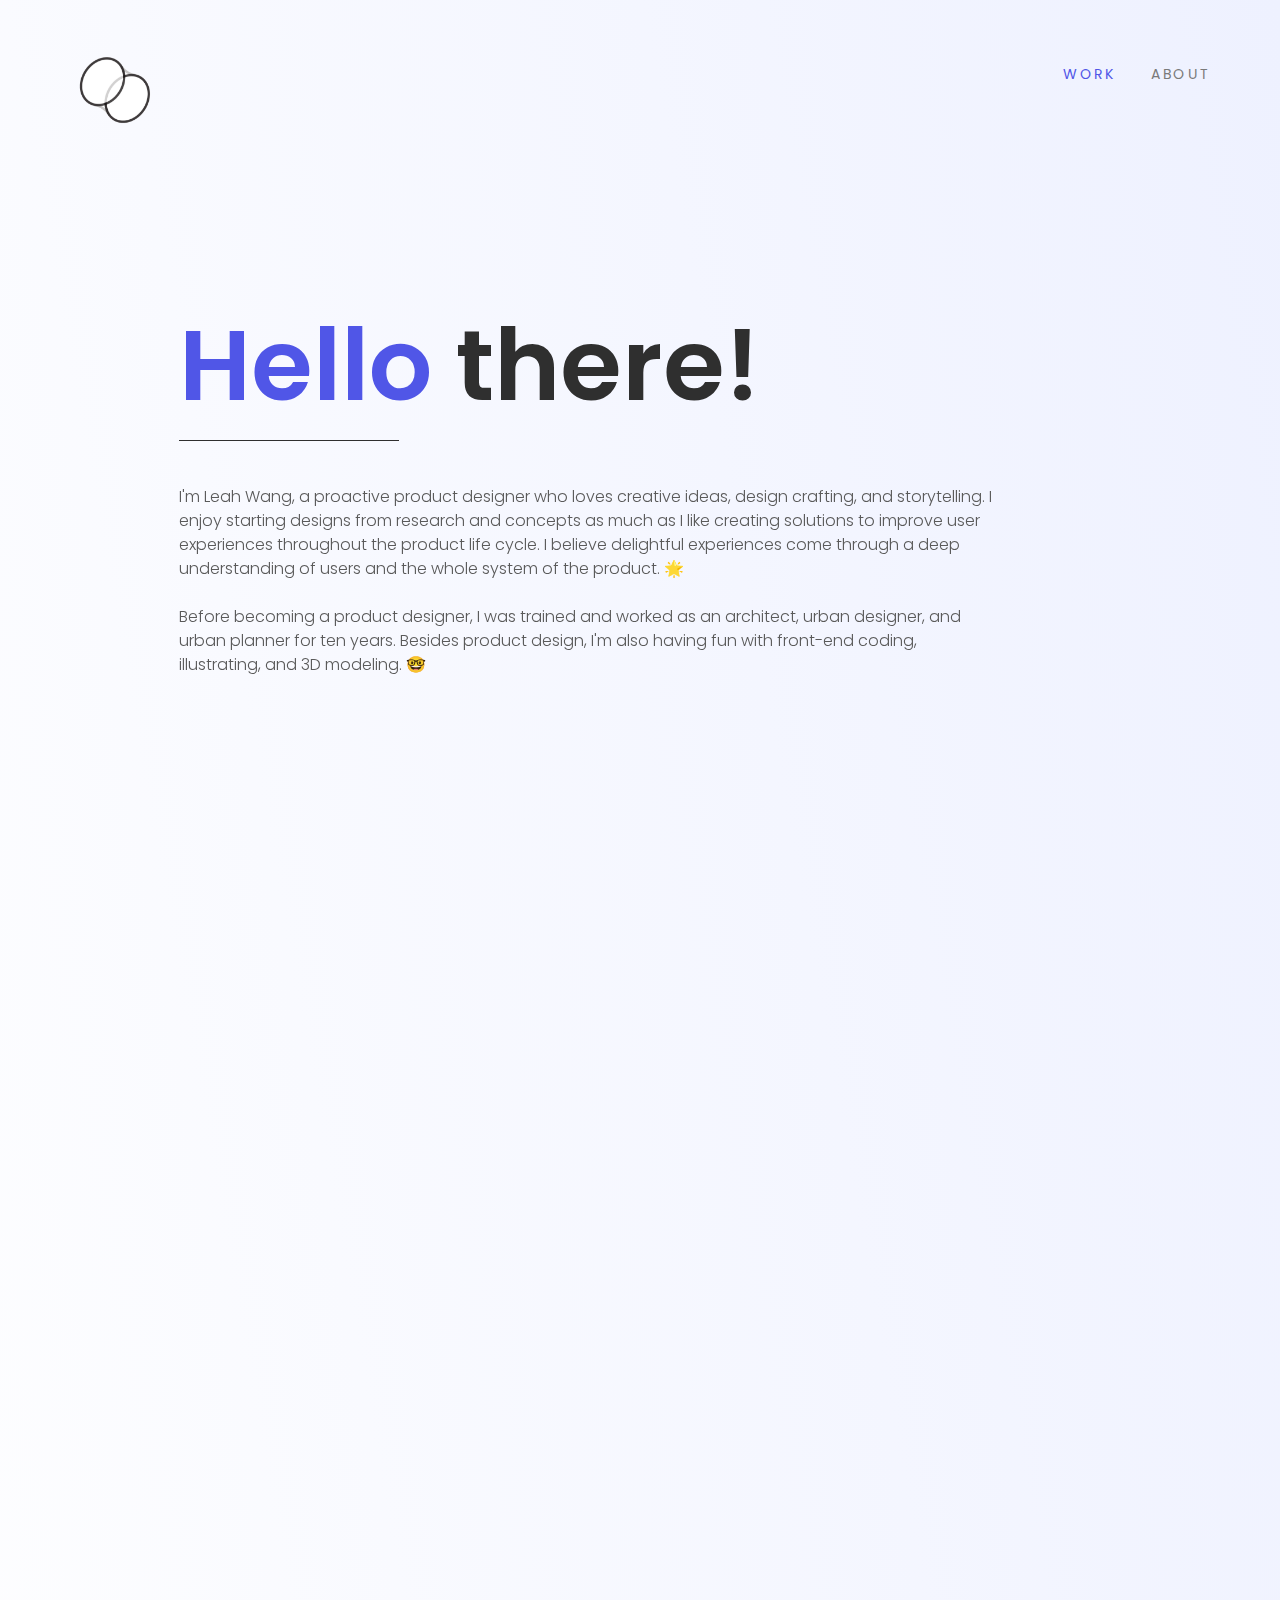
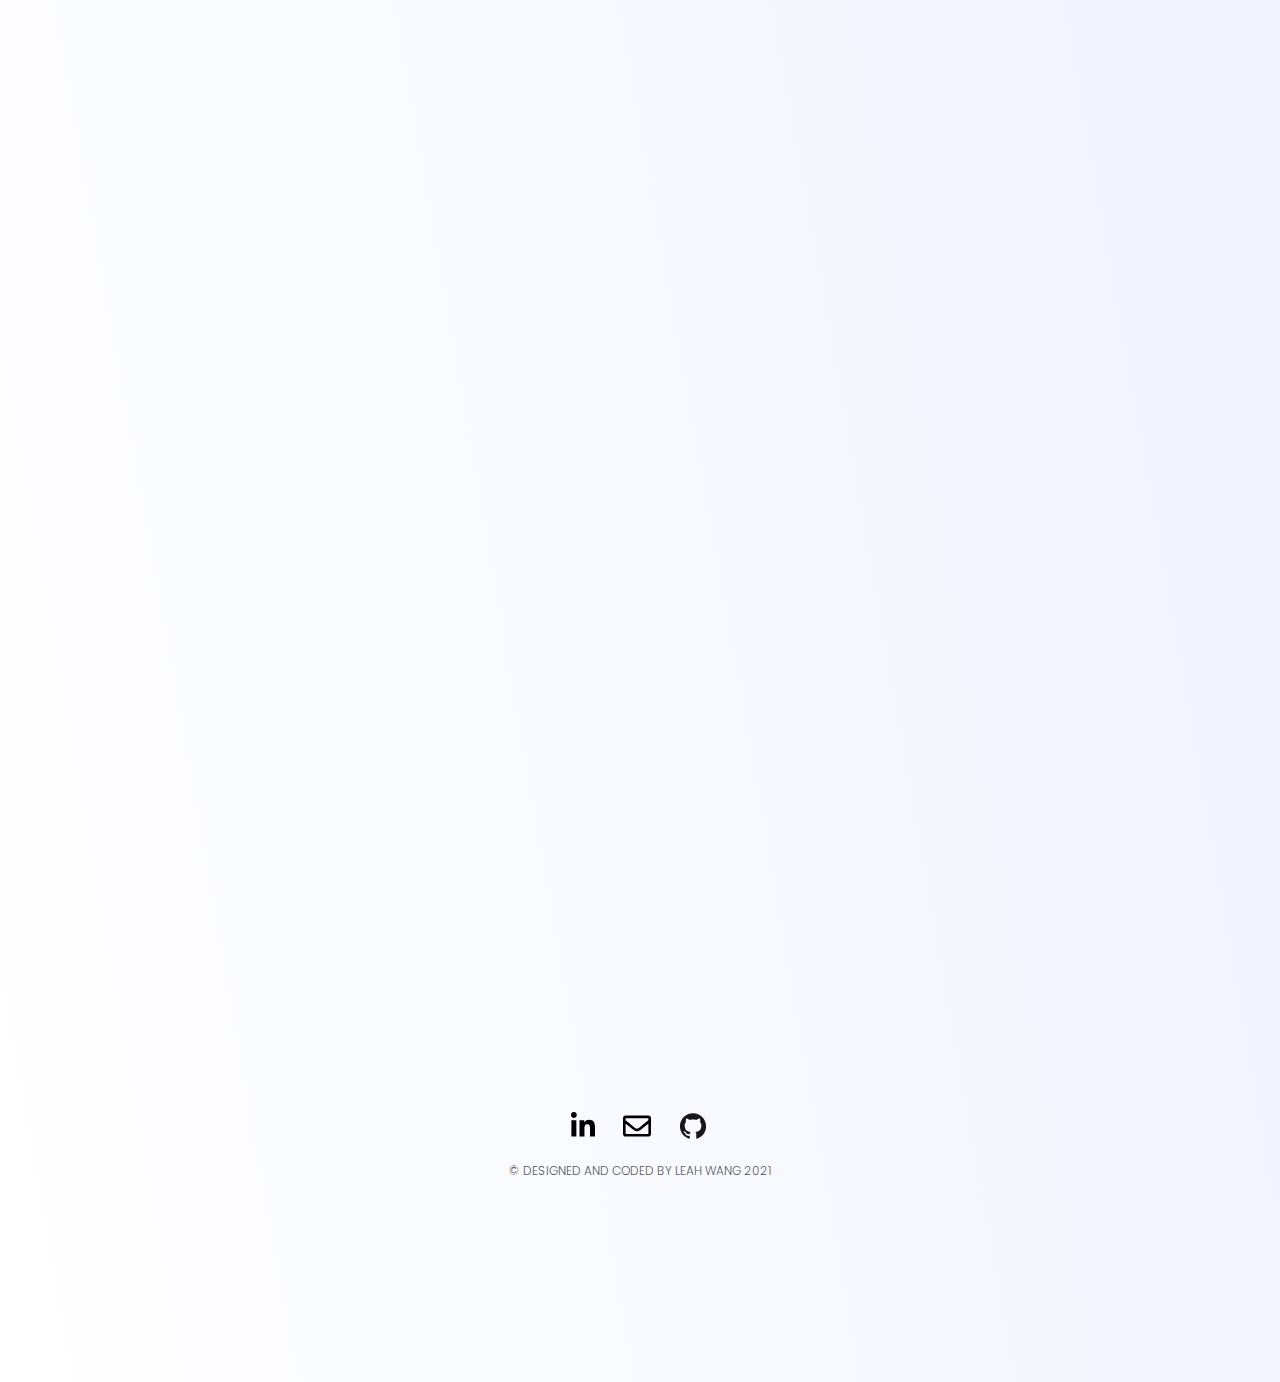
==== index.html @ 6b9e26cf "eventdiscoveryapp" ====
<!DOCTYPE html>
<meta charset="UTF-8">
<html>

<head>
    <title>Leah Wang</title>
    <link rel="stylesheet" href="work.css">
    <link href="https://fonts.googleapis.com/css2?family=Poppins:wght@300;400;600;700&display=swap" rel="stylesheet">
    <link href="https://fonts.googleapis.com/css2?family=Lato:ital,wght@0,400;0,700;1,400&display=swap" rel="stylesheet">
    <link rel="preconnect" href="https://fonts.gstatic.com">
    <link href="https://fonts.googleapis.com/css2?family=Ubuntu:wght@400;500;700&display=swap" rel="stylesheet">
    <link href="https://fonts.googleapis.com/css2?family=Source+Sans+Pro:wght@400;600;700&display=swap" rel="stylesheet">
    <link href="https://fonts.googleapis.com/css2?family=Roboto+Mono:wght@300;400;500&display=swap" rel="stylesheet">
    <link href="https://fonts.googleapis.com/css2?family=Cormorant+Garamond:ital,wght@0,300;0,400;0,500;1,300;1,400;1,500;1,600;1,700&display=swap" rel="stylesheet">
    <script src="https://ajax.googleapis.com/ajax/libs/jquery/3.5.1/jquery.min.js"></script>
    <script src="./work.js"></script>
    <link href="https://unpkg.com/aos@2.3.1/dist/aos.css" rel="stylesheet">
    <script src="https://unpkg.com/aos@2.3.1/dist/aos.js"></script>
    <link rel="icon" href="LOGO.png">

    <!-- Global site tag (gtag.js) - Google Analytics -->
    <script async src="https://www.googletagmanager.com/gtag/js?id=G-48LP7WX0Y3"></script>
    <script>
        window.dataLayer = window.dataLayer || [];

        function gtag() {
            dataLayer.push(arguments);
        }
        gtag('js', new Date());

        gtag('config', 'G-48LP7WX0Y3');
    </script>
</head>
<div class=bodycolor>
    <div class="panel">
        <div class="topbanner">
            <div class="mylogo">
                <img src="test2.gif" alt="logo">
            </div>
            <nav class="nav">
                <a href="index.html" style="color:#5056E7">WORK</a>
                <a href="about-responsive.html">ABOUT</a>
            </nav>

        </div>

        <div class="introduction">
            <div class="intro-text">
                <h3><span data-aos="fade-in" data-aos-duration="1000" data-aos-delay="600" data-aos-easing="ease-out" style="color:#5056E7"> Hello </span> <span data-aos="fade-in" data-aos-duration="1500" data-aos-delay="1200" data-aos-easing="ease-out">there! </div></h3>
        <!-- <h4 data-aos="fade-in" data-aos-duration="800" data-aos-delay="1400"  data-aos-easing="ease-out">a UX designer with a background in architecture and urban design. <br>I am passionate about creating clean and intuitive experiences by iterating upon insights gathered from user research and testing.</h4> -->
        <div data-aos="fade-in" data-aos-duration="800" data-aos-delay="2000" data-aos-easing="ease-out" class="separator"></div>
        <h4 data-aos="fade-up" data-aos-duration="1400" data-aos-delay="3000" data-aos-easing="ease-out">I'm Leah Wang, a proactive product designer who loves creative ideas, design crafting, and storytelling. I enjoy starting designs from research and concepts as much as I like creating solutions to improve user experiences throughout the product life cycle. I believe delightful experiences come through a deep understanding of users and the whole system of the product. 🌟
        <br><br>
            Before becoming a product designer, I was trained and worked as an architect, urban designer, and urban planner for ten years. Besides product design, I'm also having fun with front-end coding, illustrating, and 3D modeling. 🤓
        </h4>
    </div>
    


    <a href="#workcontent">
     <div  class="mousesection" data-aos="fade-up" data-aos-duration="1400" data-aos-delay="3500" data-aos-easing="ease-out">
      <h5>Scroll to see more</h5>
      <div class="mouse">
        <div class="scroll"></div>
      </div>
      </div>
    
    </a>

<div class="panel"  data-color="violet">
<div class="workthumbnail" data-aos="fade-up" data-aos-duration="1200" data-aos-delay="400" data-aos-easing="ease-out">
    
    <a href="onlineteaching.html" class="work3container">
        <div id="workcontent">
            <div class="description">
                <h4> Online Teaching App Case Study</h4>
                <h5> User Research, UX Design, UI Design, Prototype, Video</h5>
            </div>
            <div class="workimage">
                <img src="onlineteaching-website-showcase-mockup-scene@2x.png" alt="onlineteachingapp">
            </div>
        </div>

        <div class="overlaywork3">
            <div class="overlaywork3text">An online teaching app for elementary school teachers</div>
        </div>
    </a>
    <a href="Invoicefeature-responsive.html" class="work2container">
        <div id="workcontent">
            <div class="description">
                <h4> SalesChamp Invoice Feature</h4>
                <h5> Design Sprint, Sketch, Wireframe, Prototype, User Research</h5>
            </div>
            <div class="workimage">
                <img src="saleschamp_Coverpage.png" alt="saleschampcover">
            </div>
        </div>
        <div class="overlay">
            <div class="text">A fast-paced design process for SalesChamp invoice feature</div>
        </div>
    </a>
    


    <a href="local-discovery-responsive.html" class="work1container">
        <div id="workcontent">
            <div class="description">
                <h4> .Local Event Discovery App</h4>
                <h5> User Research, UX Design, UI Design, Prototype</h5>
            </div>
            <div class="workimage">
                <img src="fundiscovery-mockup-scene@2x.png" alt="fundiscoveryapp">
            </div>
        </div>
        <div class="overlaywork1">
            <div class="overlaywork1text">An event-discovery app that helps users discover fun events and places easily</div>
        </div>
    </a>
    <a href="musicplayer.html" class="work4container">
        <div id="workcontent">
            <div class="description">
                <h4> Moodie Music Player</h4>
                <h5> UX Design, UI Design</h5>
            </div>
            <div class="workimage">
                <img src="music_iphone_mockup.png" alt="musicplayer">
            </div>
        </div>
        <div class="overlaywork4">
            <div class="overlaywork4text">A music player that provides users fun ways to discover, organize and communicate about music</div>
        </div>
    </a>


    <a href="Architecturalprojects.html" class="work5container">
        <div id="workcontent">
            <div class="description">
                <h4> 3D Model, Animation, Renderings</h4>
                <h5> Digital Visual</h5>
            </div>
            <div class="workimage">
                <img src="Architecturecover.png" alt="architectureproject">
            </div>
        </div>
        <div class="overlaywork5">
            <div class="overlaywork5text">Award-winning 3D digital visual design and animation projects</div>
        </div>
    </a>
    <a  class="work6container">
        <div id="workcontent">
            <div class="description">
                <h4> Social Shopping Web App • Coming Soon</h4>
                <h5> User Research, High-fidelity, Prototype</h5>
            </div>
            <div class="workimage">
                <img src="buywithmeLogo.png" alt="buywithmelogo">
            </div>
        </div>
        <div class="overlaywork6">
            <div class="overlaywork6text">Design for Crunchbase Startup • Coming Soon</div>
        </div>
    </a>
    </div>
</div>


<div class="panel" data-color="green"  id="panel3">
<div class="bottominfo">
    <div>
        <a href="https://www.linkedin.com/in/leah-fu-wang/"><img src="linkedin-in-brands.svg" id="linkedinpng"></a>&nbsp;&nbsp;&nbsp;&nbsp;
        <a href="mailto:fw2286@columbia.edu"><img src="envelope-regular.svg" id="emailpng"></a>&nbsp;&nbsp;&nbsp;&nbsp;
        <a href="https://github.com/leah-wang-design"><img src="github-01.svg" id="githubpng"></a>
        <br><br>
    </div>
    <div>
        <h5>&copy; Designed and Coded by leah wang <span id="year">2021</span></h5>

            </div>
        </div>
    </div>
    <div class="loader-wrapper">
        <svg class="tea" width='37' height='48' viewbox='0 0 37 48' fill='none' xmlns='http://www.w3.org/2000/svg'> 
        <path d="M27.0819 17H3.02508C1.91076 17 1.01376 17.9059 1.0485 19.0197C1.15761 22.5177 1.49703 29.7374 2.5 34C4.07125 40.6778 7.18553 44.8868 8.44856 46.3845C8.79051 46.79 9.29799 47 9.82843 47H20.0218C20.639 47 21.2193 46.7159 21.5659 46.2052C22.6765 44.5687 25.2312 40.4282 27.5 34C28.9757 29.8188 29.084 22.4043 29.0441 18.9156C29.0319 17.8436 28.1539 17 27.0819 17Z" stroke="var(--secondary)" stroke-width="2"></path>
        <path d="M29 23.5C29 23.5 34.5 20.5 35.5 25.4999C36.0986 28.4926 34.2033 31.5383 32 32.8713C29.4555 34.4108 28 34 28 34" stroke="var(--secondary)" stroke-width="2"></path>
        <path id="teabag" fill="var(--secondary)" fill-rule="evenodd" clip-rule="evenodd" d="M16 25V17H14V25H12C10.3431 25 9 26.3431 9 28V34C9 35.6569 10.3431 37 12 37H18C19.6569 37 21 35.6569 21 34V28C21 26.3431 19.6569 25 18 25H16ZM11 28C11 27.4477 11.4477 27 12 27H18C18.5523 27 19 27.4477 19 28V34C19 34.5523 18.5523 35 18 35H12C11.4477 35 11 34.5523 11 34V28Z"></path>
        <path id="steamL" d="M17 1C17 1 17 4.5 14 6.5C11 8.5 11 12 11 12" stroke-width="2" stroke-linecap="round" stroke-linejoin="round" stroke="var(--secondary)"></path>
        <path id="steamR" d="M21 6C21 6 21 8.22727 19 9.5C17 10.7727 17 13 17 13" stroke="var(--secondary)" stroke-width="2" stroke-linecap="round" stroke-linejoin="round"></path>
   
   </svg>
    </div>
</div>

</html>
---- work.css ----
body {
    margin: 0;
}

.bodycolor {
    color: #000;
    background-image: linear-gradient( 260deg, #eef1ff, #ffffff);
    transition: background-color 2s ease-in !important;
}


/* panel styles */

@media screen and (min-width: 1024px) {
    .panel {
        /* min height incase content is higher than window height */
        min-height: 100vh;
    }
    #panel3 {
        /* min height incase content is higher than window height */
        min-height: 30vh;
    }
}

@media screen and (max-width: 1024px) {
    .panel {
        /* min height incase content is higher than window height */
        min-height: 100vh;
    }
    #panel3 {
        /* min height incase content is higher than window height */
        min-height: 30vh;
    }
}


/* colours */

.color-violet {
    background-image: linear-gradient( 310deg, #ffffff, #ffffff);
}

.color-indigo {
    background-color: #ffffff;
}

.color-blue {
    background-color: #eef3f8;
}

.color-green {
    background-color: #d9e0d8;
}

.color-yellow {
    background-color: #f7f6ee;
}

.color-orange {
    background-color: #fff3e7;
}

.color-red {
    background-color: #ffeeef;
}

.topbanner {
    display: grid;
    grid-template-columns: 1fr 1fr;
}

.mylogo {
    text-align: left;
    padding-top: 40px;
    padding-left: 65px;
}

.mylogo img {
    height: 100px;
}

.nav {
    color: #BBBBBB;
    text-align: right;
    font-family: 'Poppins', sans-serif;
    font-weight: 400;
    font-size: 14px;
    letter-spacing: .2em;
    word-spacing: 1.5em;
    padding: 1em;
    margin: 50px 50px 50px 50px;
    height: 10%;
}

a:link,
a:visited {
    text-decoration: none;
    color: #7a7a7a;
    padding: 0 0.3em 0 0.2em;
}

a:hover,
a:active {
    text-decoration: none;
    color: #5056E7
}

a:hover {
    cursor: pointer;
}

.introduction {
    /* display: grid;
    grid-template-columns: 1fr 3fr; */
    width: 64%;
    height: 550px;
    /* background: #FAF9F8; */
    text-align: left;
    padding-left: 14%;
}

.introduction h3 {
    font-family: 'Poppins', Helvetica, Arial, serif;
    color: #2f2f2f;
    font-size: 100px;
    font-weight: 600;
    padding-top: 5%;
    margin-bottom: 0;
}

.separator {
    width: 220px;
    height: 0.6px;
    margin-bottom: 20px;
    background-color: #2f2f2f;
}

.separator {
    animation: separatoranimation 4s ease 0s 1 normal none;
}

@keyframes separatoranimation {
    0.0% {
        width: 0px;
    }
    100% {
        width: 220px;
    }
}

@media screen and (min-width: 1024px) {
    .workthumbnail {
        grid-template-rows: 450px 450px 450px;
    }
}

@media screen and (max-width: 1024px) {
    .workthumbnail {
        grid-template-rows: 350px 350px 350px;
    }
}

h4 {
    font-family: "Poppins", Helvetica, Arial, serif;
    color: #5a5a5a;
    font-weight: 300;
    line-height: 1.5;
    text-align: left;
    margin: 0;
    padding-top: 24px
}

.mousesection {
    animation: mouseanmation 0s 4s forwards;
    visibility: hidden;
}

@keyframes mouseanmation {
    to {
        visibility: visible;
    }
}

.mousesection {
    margin-top: 24px;
    margin-bottom: 10%;
}

.mousesection h5 {
    color: #929292;
    text-align: center;
    padding-bottom: 1em;
}

.mouse {
    width: 20px;
    height: 36px;
    margin-left: auto;
    margin-right: auto;
    border-radius: 15px;
    border: 1px solid #929292;
    -webkit-animation: intro 1s;
    animation: intro 1s;
}

.scroll {
    display: block;
    width: 3px;
    height: 3px;
    margin: 6px auto;
    border-radius: 4px;
    background: #5056E7;
    -webkit-animation: finger 2s infinite;
    animation: finger 2s infinite;
}

@keyframes finger {
    0% {
        opacity: 1;
    }
    100% {
        opacity: 0;
        -webkit-transform: translateY(20px);
        transform: translateY(20px);
    }
}

.workthumbnail {
    margin-top: 2rem;
    margin-left: 12%;
    margin-right: 12%;
    grid-gap: 36px;
    display: grid;
    grid-template-columns: 1fr 1fr;
}

@media screen and (min-width: 1024px) {
    .work1container h4,
    .work2container h4,
    .work3container h4,
    .work4container h4,
    .work5container h4,
    .work6container h4 {
        font-size: 16px;
    }
}

@media screen and (max-width: 1024px) {
    .work1container h4,
    .work2container h4,
    .work3container h4,
    .work4container h4,
    .work5container h4,
    .work6container h4 {
        font-size: 12px;
    }
}

.work1container h4,
.work2container h4,
.work3container h4,
.work4container h4,
.work5container h4,
.work6container h4 {
    font-family: "Poppins", Helvetica, Arial, serif;
    color: #5a5a5a;
    font-weight: 400;
    letter-spacing: .1rem;
    text-transform: uppercase;
    text-align: left;
    padding-left: 3rem;
    padding-right: 3rem;
    padding-top: 3rem;
    margin: 0;
}

@media screen and (min-width: 1024px) {
    .work1container h5,
    .work2container h5,
    .work3container h5,
    .work4container h5,
    .work5container h5,
    .work6container h5 {
        font-size: 14px;
    }
}

@media screen and (max-width: 1024px) {
    .work1container h5,
    .work2container h5,
    .work3container h5,
    .work4container h5,
    .work5container h5,
    .work6container h5 {
        font-size: 9px;
    }
}

h5 {
    font-family: "Roboto Mono", Helvetica, Arial, serif;
    color: #626262;
    font-size: 14px;
    font-weight: 300;
    /* padding-top: 2%; */
    text-align: left;
    padding-left: 3rem;
    padding-right: 3rem;
    padding-top: 0.5rem;
    margin: 0;
}

.workimage {
    display: flex;
    align-items: center;
    padding-bottom: 7%;
}

.work1container {
    position: relative;
    border-radius: 3px;
    grid-column: 1/2;
    grid-row: 2/2;
    cursor: pointer;
    background-image: linear-gradient( 53deg, #FFD1CC, #F7E8DE);
}

#workcontent {
    height: 100%;
    display: grid;
    grid-template-rows: 1fr 6fr;
}


/* .work1container .description {
    display: block;
    grid-row: 1/3;
} */

.work1container img {
    display: block;
    max-width: 80%;
    margin: auto;
    /* margin-left: 5%; */
}

.work2container {
    position: relative;
    border-radius: 3px;
    grid-column: 2/2;
    grid-row: 1/2;
    background-image: linear-gradient(53deg, #DCE6FF, #E1F3F6);
    cursor: pointer;
}

.work2container img {
    display: block;
    max-width: 70%;
    margin: auto;
    /* max-height: fit-content; */
    /* margin-left: 5%; */
    /* margin-right: 5%; */
    padding-top: 10%;
}

.work3container {
    position: relative;
    border-radius: 3px;
    grid-column: 1/2;
    grid-row: 1/2;
    /* background-color: #EFF1FF; */
    cursor: pointer;
    background-image: linear-gradient( 53deg, #c7e3e9, #ecf4ec);
}

.work3container img {
    display: block;
    max-width: 75%;
    margin: auto;
    padding-top: 6%;
}

.work4container {
    position: relative;
    border-radius: 3px;
    grid-column: 2/2;
    grid-row: 2/2;
    /* background-color: #EFF1FF; */
    cursor: pointer;
    background-image: linear-gradient( 53deg, #F1ECFF, #EEF4FF);
}

.work4container img {
    display: block;
    max-width: 55%;
    margin: auto;
    padding-top: 4%;
}

.work5container {
    position: relative;
    border-radius: 3px;
    grid-column: 1/2;
    grid-row: 3/4;
    background-image: linear-gradient(53deg, #E1EFEC, #F8F4E4);
    cursor: pointer;
}

.work5container img {
    display: block;
    max-width: 75%;
    margin: auto;
    padding-top: 4%;
}

.work6container {
    position: relative;
    border-radius: 3px;
    grid-column: 2/2;
    grid-row: 3/4;
    background-image: linear-gradient(53deg, #EEF4FF, #EEF4FF);
    cursor: pointer;
}

.work6container img {
    display: block;
    max-width: 70%;
    margin: auto;
    padding-top: 0%;
}

.overlaywork1 {
    font-family: "Poppins", Helvetica, Arial, serif;
    position: absolute;
    top: 0;
    bottom: 0;
    left: 0;
    right: 0;
    height: 100%;
    width: 100%;
    opacity: 0;
    transition: .3s ease;
    background-color: #ffffff;
    cursor: pointer;
    /* box-shadow: 0 12px 65px 2px rgb(41 99 255 / 0%), 0 1px 2px 1px rgb(41 99 255 / 0%); */
    box-shadow: 0 6px 30px 2px rgba(41, 99, 255, 0.12), 0 1px 2px 1px rgba(41, 99, 255, 0.05);
    transition: box-shadow .4s ease-in;
    -moz-transition: box-shadow .4s ease-in;
    -webkit-transition: box-shadow .4s ease-in;
}

.work1container:hover .overlaywork1 {
    opacity: 0.98;
}

.work1container:hover {
    cursor: pointer;
}

.overlaywork1text {
    color: #464646;
    font-size: 18px;
    font-weight: 300;
    /* letter-spacing: .1rem; */
    position: absolute;
    top: 50%;
    left: 50%;
    -webkit-transform: translate(-50%, -50%);
    -ms-transform: translate(-50%, -50%);
    transform: translate(-50%, -50%);
    text-align: left;
}

.overlay {
    font-family: "Poppins", Helvetica, Arial, serif;
    position: absolute;
    top: 0;
    bottom: 0;
    left: 0;
    right: 0;
    height: 100%;
    width: 100%;
    opacity: 0;
    transition: .3s ease;
    background-color: #ffffff;
    cursor: pointer;
    /* box-shadow: 0 12px 65px 2px rgb(41 99 255 / 0%), 0 1px 2px 1px rgb(41 99 255 / 0%); */
    box-shadow: 0 6px 30px 2px rgba(41, 99, 255, 0.12), 0 1px 2px 1px rgba(41, 99, 255, 0.05);
    transition: box-shadow .4s ease-in;
    -moz-transition: box-shadow .4s ease-in;
    -webkit-transition: box-shadow .4s ease-in;
}

.work2container:hover .overlay {
    opacity: 0.98;
}

.work2container:hover {
    cursor: pointer;
}

.text {
    color: #464646;
    font-size: 18px;
    font-weight: 300;
    /* letter-spacing: .1rem; */
    position: absolute;
    top: 50%;
    left: 50%;
    -webkit-transform: translate(-50%, -50%);
    -ms-transform: translate(-50%, -50%);
    transform: translate(-50%, -50%);
    text-align: left;
}

.overlaywork3 {
    font-family: "Poppins", Helvetica, Arial, serif;
    position: absolute;
    top: 0;
    bottom: 0;
    left: 0;
    right: 0;
    height: 100%;
    width: 100%;
    opacity: 0;
    transition: .3s ease;
    background-color: #ffffff;
    cursor: pointer;
    /* box-shadow: 0 12px 65px 2px rgb(41 99 255 / 0%), 0 1px 2px 1px rgb(41 99 255 / 0%); */
    box-shadow: 0 6px 30px 2px rgba(41, 99, 255, 0.12), 0 1px 2px 1px rgba(41, 99, 255, 0.05);
    transition: box-shadow .4s ease-in;
    -moz-transition: box-shadow .4s ease-in;
    -webkit-transition: box-shadow .4s ease-in;
}

.work3container:hover .overlaywork3 {
    opacity: 0.98;
}

.work3container:hover {
    cursor: pointer;
}

.overlaywork3text {
    color: #464646;
    font-size: 18px;
    font-weight: 300;
    /* letter-spacing: .1rem; */
    position: absolute;
    top: 50%;
    left: 50%;
    -webkit-transform: translate(-50%, -50%);
    -ms-transform: translate(-50%, -50%);
    transform: translate(-50%, -50%);
    text-align: left;
}

.work4container:hover .overlaywork4 {
    opacity: 0.98;
}

.work4container:hover {
    cursor: pointer;
}

.overlaywork4 {
    font-family: "Poppins", Helvetica, Arial, serif;
    position: absolute;
    top: 0;
    bottom: 0;
    left: 0;
    right: 0;
    height: 100%;
    width: 100%;
    opacity: 0;
    transition: .3s ease;
    background-color: #ffffff;
    cursor: pointer;
    /* box-shadow: 0 12px 65px 2px rgb(41 99 255 / 0%), 0 1px 2px 1px rgb(41 99 255 / 0%); */
    box-shadow: 0 6px 30px 2px rgba(41, 99, 255, 0.12), 0 1px 2px 1px rgba(41, 99, 255, 0.05);
    transition: box-shadow .4s ease-in;
    -moz-transition: box-shadow .4s ease-in;
    -webkit-transition: box-shadow .4s ease-in;
}

.overlaywork4text {
    color: #464646;
    font-size: 18px;
    font-weight: 300;
    /* letter-spacing: .1rem; */
    position: absolute;
    top: 50%;
    left: 50%;
    -webkit-transform: translate(-50%, -50%);
    -ms-transform: translate(-50%, -50%);
    transform: translate(-50%, -50%);
    text-align: left;
}

.work5container:hover .overlaywork5 {
    opacity: 0.98;
}

.work5container:hover {
    cursor: pointer;
}

.overlaywork5 {
    font-family: "Poppins", Helvetica, Arial, serif;
    position: absolute;
    top: 0;
    bottom: 0;
    left: 0;
    right: 0;
    height: 100%;
    width: 100%;
    opacity: 0;
    transition: .3s ease;
    background-color: #ffffff;
    cursor: pointer;
    /* box-shadow: 0 12px 65px 2px rgb(41 99 255 / 0%), 0 1px 2px 1px rgb(41 99 255 / 0%); */
    box-shadow: 0 6px 30px 2px rgba(41, 99, 255, 0.12), 0 1px 2px 1px rgba(41, 99, 255, 0.05);
    transition: box-shadow .4s ease-in;
    -moz-transition: box-shadow .4s ease-in;
    -webkit-transition: box-shadow .4s ease-in;
}

.overlaywork5text {
    color: #464646;
    font-size: 18px;
    font-weight: 300;
    /* letter-spacing: .1rem; */
    position: absolute;
    top: 50%;
    left: 50%;
    -webkit-transform: translate(-50%, -50%);
    -ms-transform: translate(-50%, -50%);
    transform: translate(-50%, -50%);
    text-align: left;
}

.work6container:hover .overlaywork6 {
    opacity: 0.98;
}

.work6container:hover {
    cursor: pointer;
}

.overlaywork6 {
    font-family: "Poppins", Helvetica, Arial, serif;
    position: absolute;
    top: 0;
    bottom: 0;
    left: 0;
    right: 0;
    height: 100%;
    width: 100%;
    opacity: 0;
    transition: .3s ease;
    background-color: #ffffff;
    cursor: pointer;
    /* box-shadow: 0 12px 65px 2px rgb(41 99 255 / 0%), 0 1px 2px 1px rgb(41 99 255 / 0%); */
    box-shadow: 0 6px 30px 2px rgba(41, 99, 255, 0.12), 0 1px 2px 1px rgba(41, 99, 255, 0.05);
    transition: box-shadow .4s ease-in;
    -moz-transition: box-shadow .4s ease-in;
    -webkit-transition: box-shadow .4s ease-in;
}

.overlaywork6text {
    color: #464646;
    font-size: 18px;
    font-weight: 300;
    /* letter-spacing: .1rem; */
    position: absolute;
    top: 50%;
    left: 50%;
    -webkit-transform: translate(-50%, -50%);
    -ms-transform: translate(-50%, -50%);
    transform: translate(-50%, -50%);
    text-align: left;
}


/*this is for bottom info*/

.bottominfo {
    height: 28px;
    margin-top: 15%;
    text-align: center;
    position: relative;
    margin-bottom: 10%;
}

.bottominfo img {
    height: 28px;
    opacity: 1;
}

.bottominfo a:hover {
    text-decoration: none;
    color: #5056E7
}

.bottominfo h5 {
    color: #5a5a5a;
    text-transform: uppercase;
    font-family: 'Poppins', sans-serif!important;
    font-weight: 300!important;
    font-size: 12px!important;
    text-align: center;
    vertical-align: text-top;
    padding: 0;
    margin: 0px;
    text-align: center;
}

.loader-wrapper {
    width: 100%;
    height: 100%;
    position: fixed;
    top: 0;
    left: 0;
    background-color: #2f2f2f;
    display: flex;
    justify-content: center;
    align-items: center;
}

@media screen and (min-width: 1024px) {
    svg {
        transform: scale(1);
    }
}

@media screen and (max-width: 1024px) {
    svg {
        transform: scale(2.0);
    }
}

svg.tea {
    --secondary: #FFF5F4;
}

svg.tea #teabag {
    transform-origin: top center;
    transform: rotate(3deg);
    animation: swing 2s infinite;
}

svg.tea #steamL {
    stroke-dasharray: 13;
    stroke-dashoffset: 13;
    animation: steamLarge 2s infinite;
}

svg.tea #steamR {
    stroke-dasharray: 9;
    stroke-dashoffset: 9;
    animation: steamSmall 2s infinite;
}

@-moz-keyframes swing {
    50% {
        transform: rotate(-3deg);
    }
}

@-webkit-keyframes swing {
    50% {
        transform: rotate(-3deg);
    }
}

@-o-keyframes swing {
    50% {
        transform: rotate(-3deg);
    }
}

@keyframes swing {
    50% {
        transform: rotate(-3deg);
    }
}

@-moz-keyframes steamLarge {
    0% {
        stroke-dashoffset: 13;
        opacity: 0.6;
    }
    100% {
        stroke-dashoffset: 39;
        opacity: 0;
    }
}

@-webkit-keyframes steamLarge {
    0% {
        stroke-dashoffset: 13;
        opacity: 0.6;
    }
    100% {
        stroke-dashoffset: 39;
        opacity: 0;
    }
}

@-o-keyframes steamLarge {
    0% {
        stroke-dashoffset: 13;
        opacity: 0.6;
    }
    100% {
        stroke-dashoffset: 39;
        opacity: 0;
    }
}

@keyframes steamLarge {
    0% {
        stroke-dashoffset: 13;
        opacity: 0.6;
    }
    100% {
        stroke-dashoffset: 39;
        opacity: 0;
    }
}

@-moz-keyframes steamSmall {
    10% {
        stroke-dashoffset: 9;
        opacity: 0.6;
    }
    80% {
        stroke-dashoffset: 27;
        opacity: 0;
    }
    100% {
        stroke-dashoffset: 27;
        opacity: 0;
    }
}

@-webkit-keyframes steamSmall {
    10% {
        stroke-dashoffset: 9;
        opacity: 0.6;
    }
    80% {
        stroke-dashoffset: 27;
        opacity: 0;
    }
    100% {
        stroke-dashoffset: 27;
        opacity: 0;
    }
}

@-o-keyframes steamSmall {
    10% {
        stroke-dashoffset: 9;
        opacity: 0.6;
    }
    80% {
        stroke-dashoffset: 27;
        opacity: 0;
    }
    100% {
        stroke-dashoffset: 27;
        opacity: 0;
    }
}

@keyframes steamSmall {
    10% {
        stroke-dashoffset: 9;
        opacity: 0.6;
    }
    80% {
        stroke-dashoffset: 27;
        opacity: 0;
    }
    100% {
        stroke-dashoffset: 27;
        opacity: 0;
    }
}
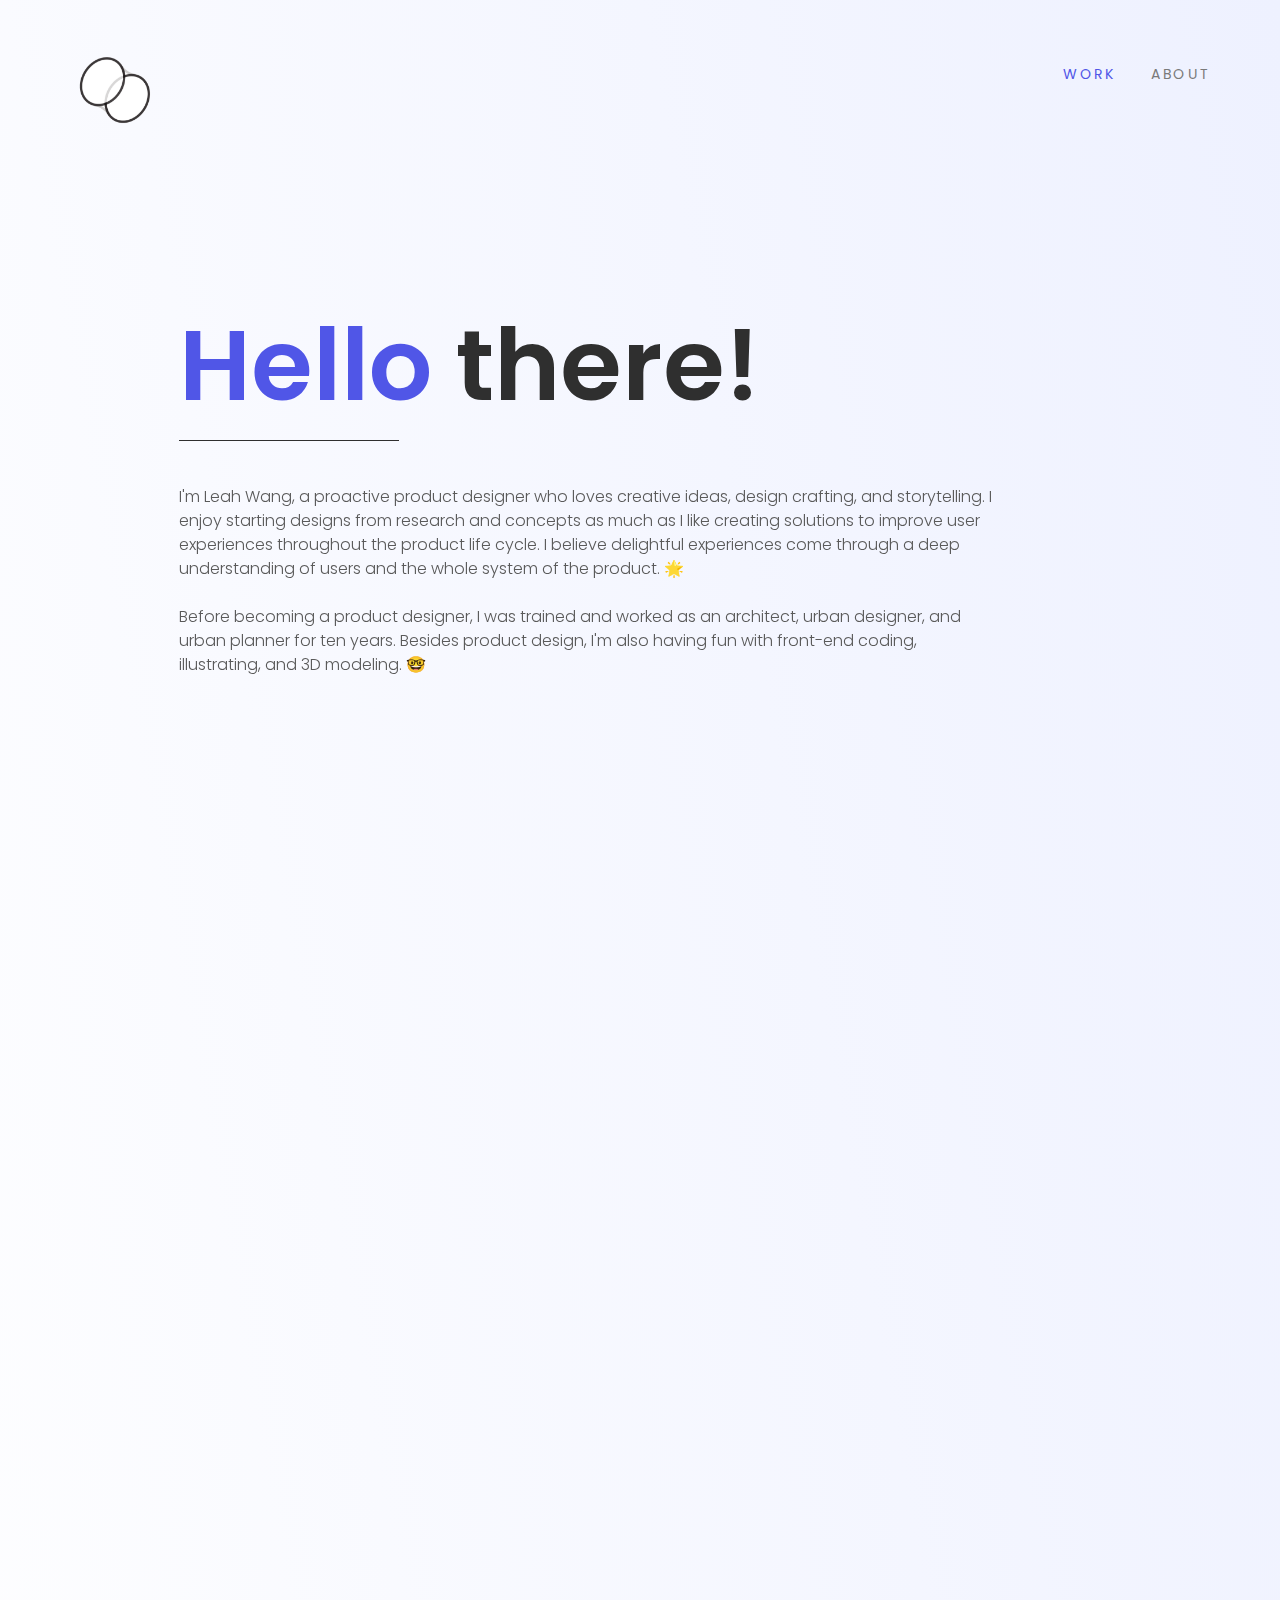
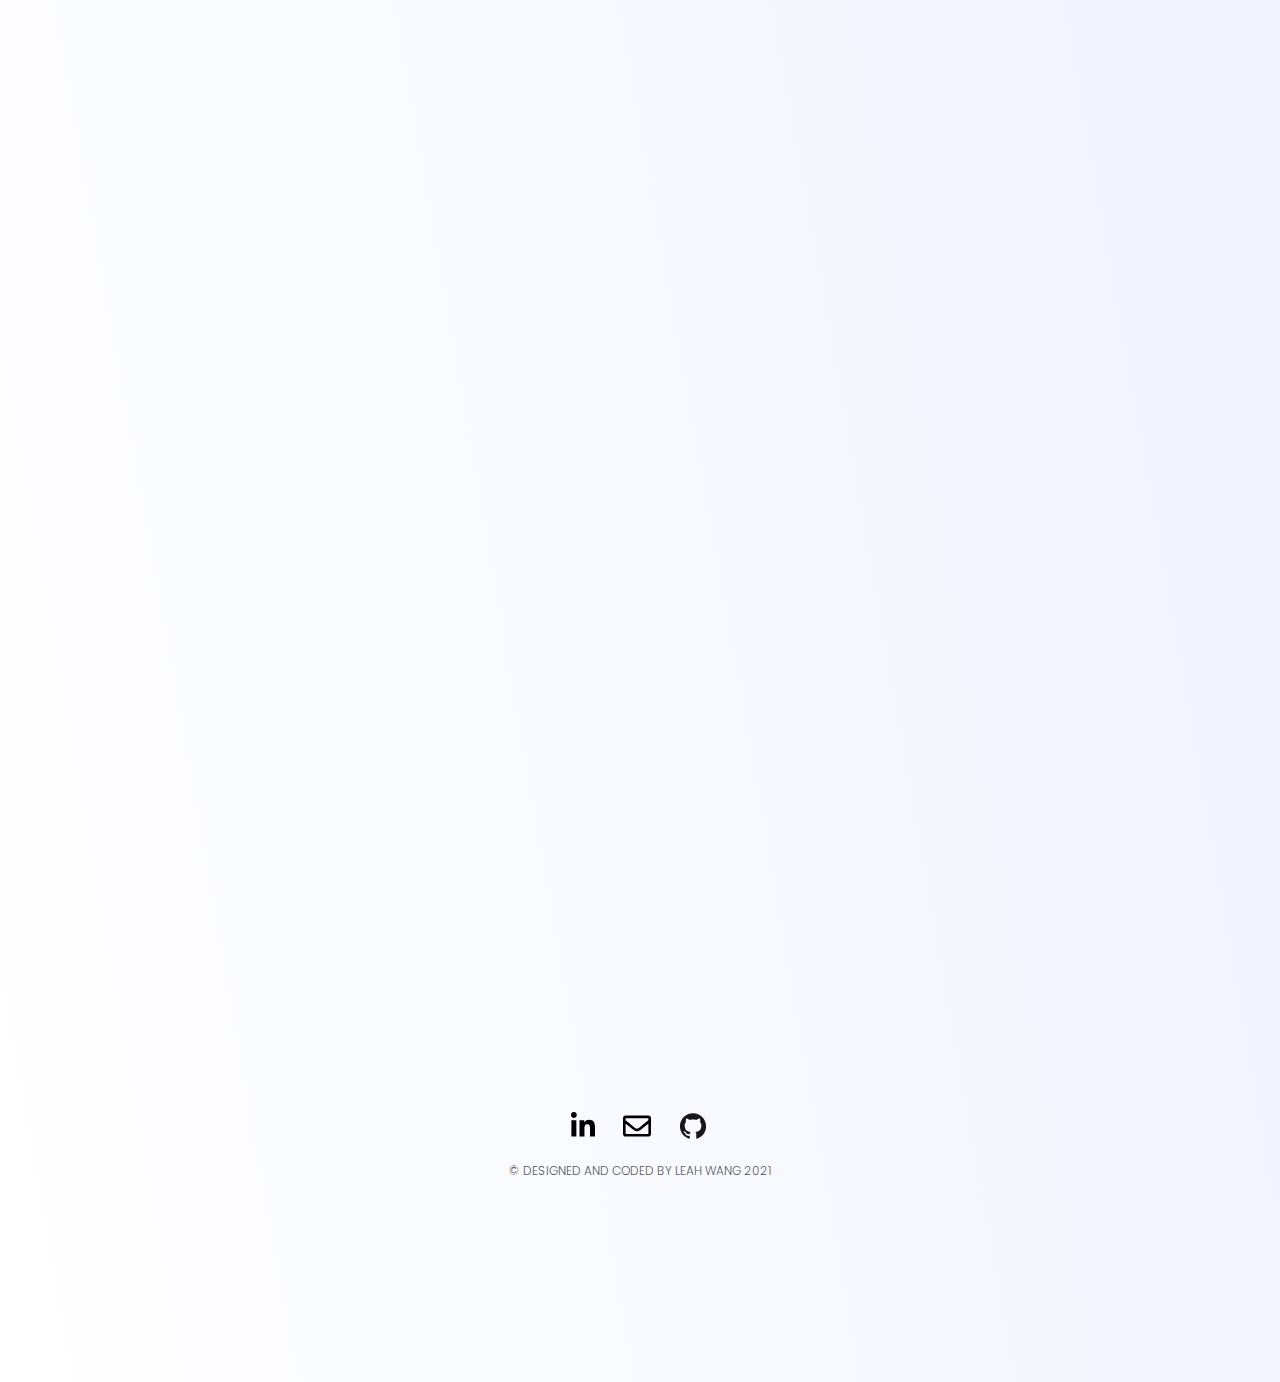
==== commit 723b3b90: "enlarge image" ====
--- a/index.html
+++ b/index.html
@@ -73,7 +73,7 @@
     <a href="onlineteaching.html" class="work3container">
         <div id="workcontent">
             <div class="description">
-                <h4> Online Teaching App Case Study</h4>
+                <h4> Online Teaching App Design</h4>
                 <h5> User Research, UX Design, UI Design, Prototype, Video</h5>
             </div>
             <div class="workimage">
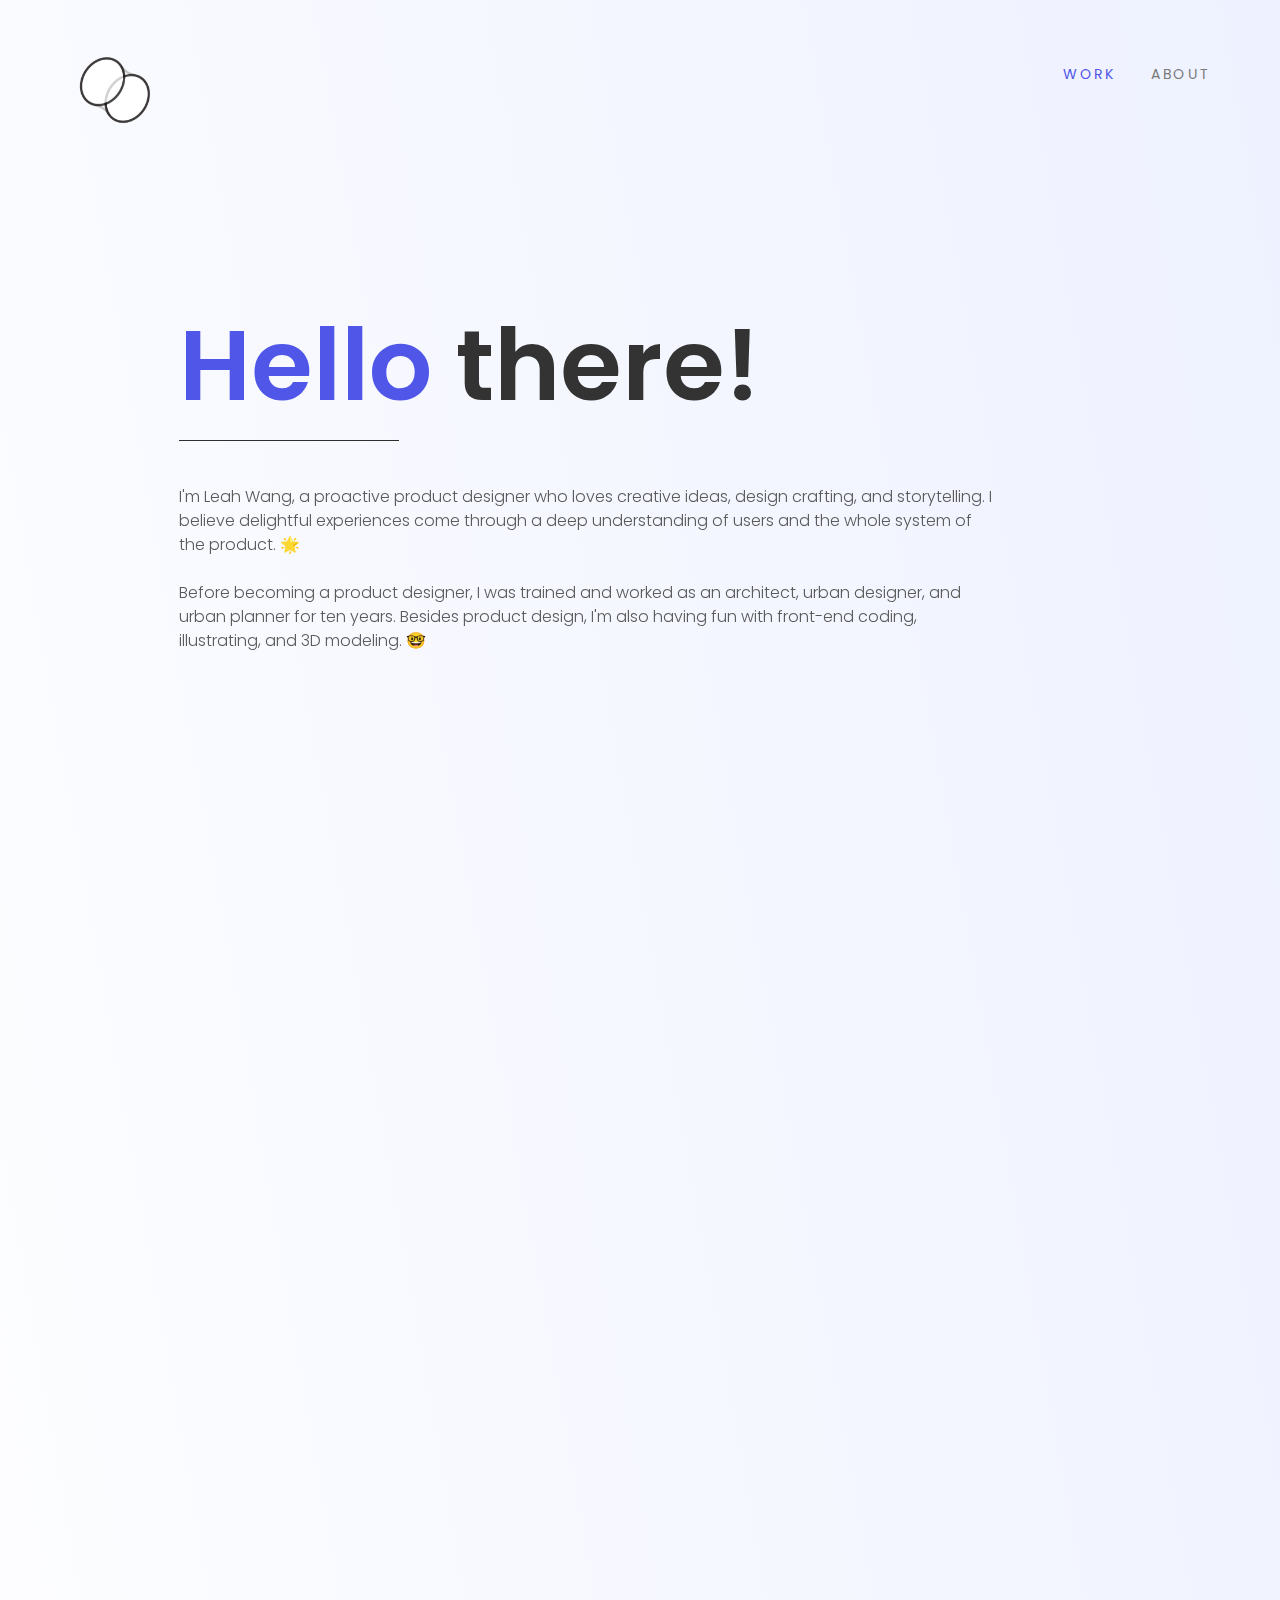
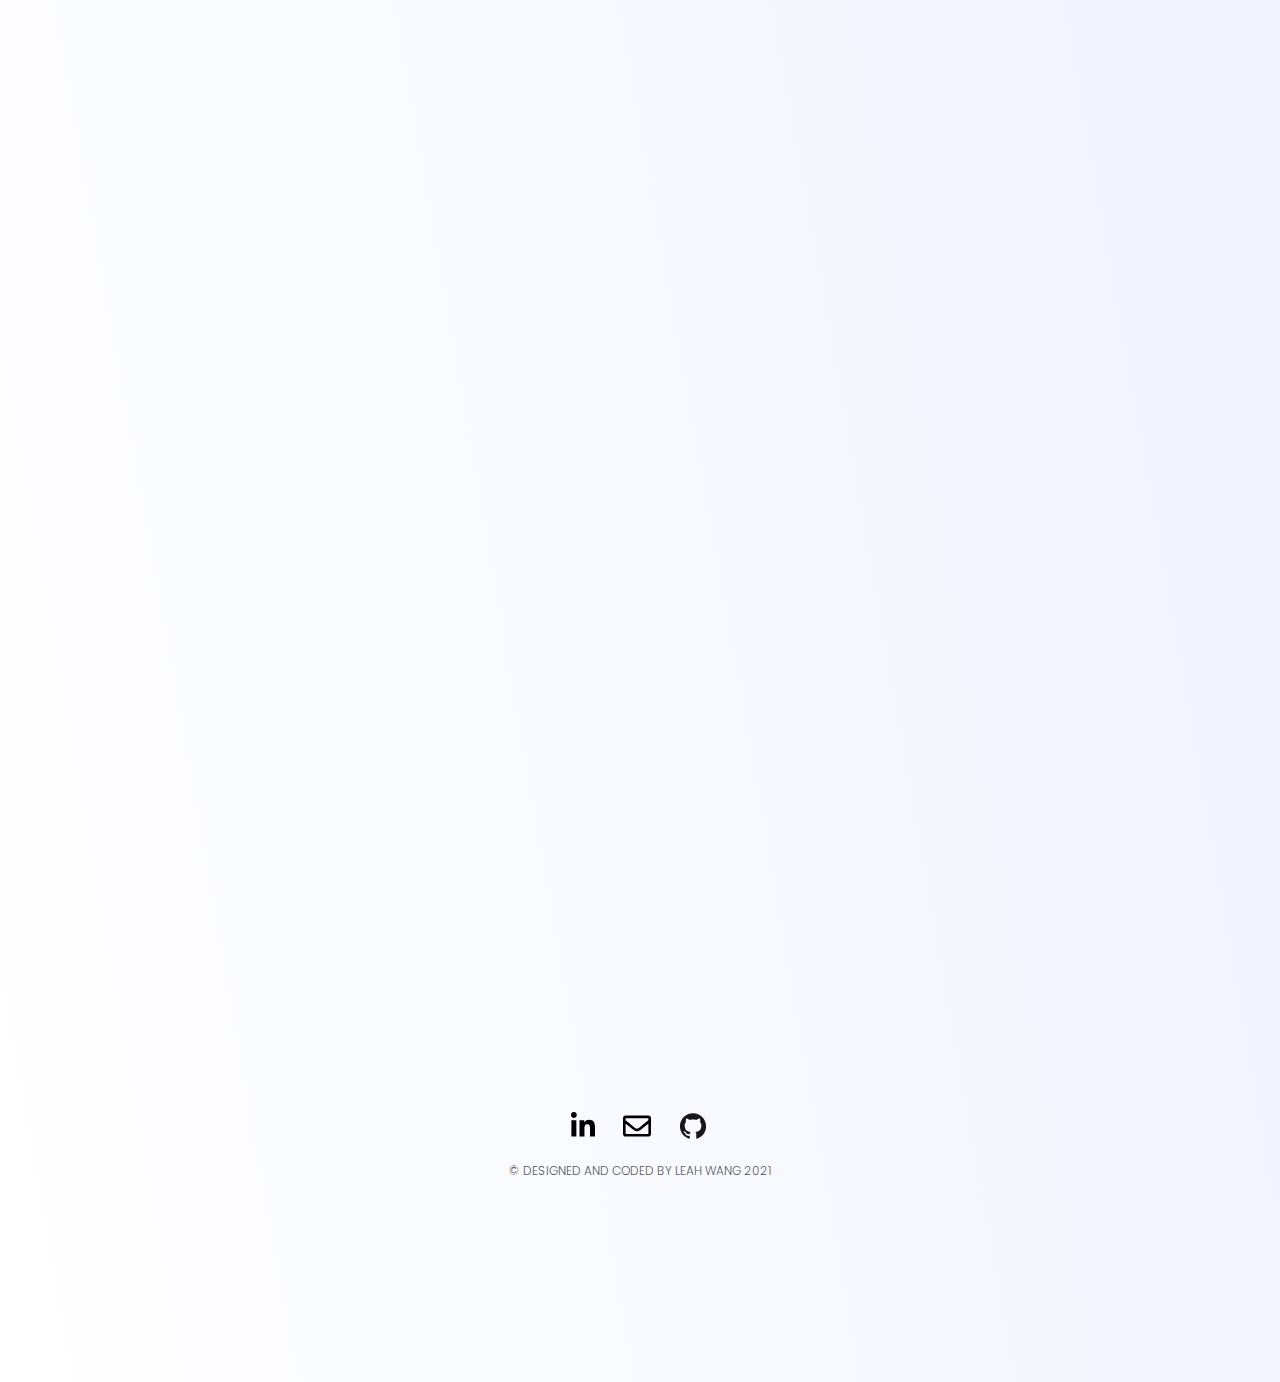
==== commit bedefab2: "change to onlineteaching case study" ====
--- a/index.html
+++ b/index.html
@@ -49,7 +49,7 @@
                 <h3><span data-aos="fade-in" data-aos-duration="1000" data-aos-delay="600" data-aos-easing="ease-out" style="color:#5056E7"> Hello </span> <span data-aos="fade-in" data-aos-duration="1500" data-aos-delay="1200" data-aos-easing="ease-out">there! </div></h3>
         <!-- <h4 data-aos="fade-in" data-aos-duration="800" data-aos-delay="1400"  data-aos-easing="ease-out">a UX designer with a background in architecture and urban design. <br>I am passionate about creating clean and intuitive experiences by iterating upon insights gathered from user research and testing.</h4> -->
         <div data-aos="fade-in" data-aos-duration="800" data-aos-delay="2000" data-aos-easing="ease-out" class="separator"></div>
-        <h4 data-aos="fade-up" data-aos-duration="1400" data-aos-delay="3000" data-aos-easing="ease-out">I'm Leah Wang, a proactive product designer who loves creative ideas, design crafting, and storytelling. I enjoy starting designs from research and concepts as much as I like creating solutions to improve user experiences throughout the product life cycle. I believe delightful experiences come through a deep understanding of users and the whole system of the product. 🌟
+        <h4 data-aos="fade-up" data-aos-duration="1400" data-aos-delay="3000" data-aos-easing="ease-out">I'm Leah Wang, a proactive product designer who loves creative ideas, design crafting, and storytelling. I believe delightful experiences come through a deep understanding of users and the whole system of the product. 🌟
         <br><br>
             Before becoming a product designer, I was trained and worked as an architect, urban designer, and urban planner for ten years. Besides product design, I'm also having fun with front-end coding, illustrating, and 3D modeling. 🤓
         </h4>
--- a/work.css
+++ b/work.css
@@ -121,7 +121,7 @@
 
 .introduction h3 {
     font-family: 'Poppins', Helvetica, Arial, serif;
-    color: #2f2f2f;
+    color: #333;
     font-size: 100px;
     font-weight: 600;
     padding-top: 5%;
@@ -281,7 +281,7 @@
     .work4container h5,
     .work5container h5,
     .work6container h5 {
-        font-size: 14px;
+        font-size: 12px;
     }
 }
 
@@ -298,7 +298,7 @@
 
 h5 {
     font-family: "Roboto Mono", Helvetica, Arial, serif;
-    color: #626262;
+    color: #777777;
     font-size: 14px;
     font-weight: 300;
     /* padding-top: 2%; */
@@ -318,8 +318,6 @@
 .work1container {
     position: relative;
     border-radius: 3px;
-    grid-column: 1/2;
-    grid-row: 2/2;
     cursor: pointer;
     background-image: linear-gradient( 53deg, #FFD1CC, #F7E8DE);
 }
@@ -327,7 +325,7 @@
 #workcontent {
     height: 100%;
     display: grid;
-    grid-template-rows: 1fr 6fr;
+    grid-template-rows: 1fr 8fr;
 }
 
 
@@ -338,7 +336,7 @@
 
 .work1container img {
     display: block;
-    max-width: 80%;
+    max-width: 86%;
     margin: auto;
     /* margin-left: 5%; */
 }
@@ -346,15 +344,13 @@
 .work2container {
     position: relative;
     border-radius: 3px;
-    grid-column: 2/2;
-    grid-row: 1/2;
     background-image: linear-gradient(53deg, #DCE6FF, #E1F3F6);
     cursor: pointer;
 }
 
 .work2container img {
     display: block;
-    max-width: 70%;
+    max-width: 75%;
     margin: auto;
     /* max-height: fit-content; */
     /* margin-left: 5%; */
@@ -365,8 +361,6 @@
 .work3container {
     position: relative;
     border-radius: 3px;
-    grid-column: 1/2;
-    grid-row: 1/2;
     /* background-color: #EFF1FF; */
     cursor: pointer;
     background-image: linear-gradient( 53deg, #c7e3e9, #ecf4ec);
@@ -382,8 +376,6 @@
 .work4container {
     position: relative;
     border-radius: 3px;
-    grid-column: 2/2;
-    grid-row: 2/2;
     /* background-color: #EFF1FF; */
     cursor: pointer;
     background-image: linear-gradient( 53deg, #F1ECFF, #EEF4FF);
@@ -391,7 +383,7 @@
 
 .work4container img {
     display: block;
-    max-width: 55%;
+    max-width: 65%;
     margin: auto;
     padding-top: 4%;
 }
@@ -407,7 +399,7 @@
 
 .work5container img {
     display: block;
-    max-width: 75%;
+    max-width: 76%;
     margin: auto;
     padding-top: 4%;
 }
@@ -423,7 +415,7 @@
 
 .work6container img {
     display: block;
-    max-width: 70%;
+    max-width: 65%;
     margin: auto;
     padding-top: 0%;
 }
@@ -446,6 +438,7 @@
     transition: box-shadow .4s ease-in;
     -moz-transition: box-shadow .4s ease-in;
     -webkit-transition: box-shadow .4s ease-in;
+    transition: opacity .4s, transform .4s;
 }
 
 .work1container:hover .overlaywork1 {
@@ -488,6 +481,7 @@
     transition: box-shadow .4s ease-in;
     -moz-transition: box-shadow .4s ease-in;
     -webkit-transition: box-shadow .4s ease-in;
+    transition: opacity .4s, transform .4s;
 }
 
 .work2container:hover .overlay {
@@ -530,6 +524,7 @@
     transition: box-shadow .4s ease-in;
     -moz-transition: box-shadow .4s ease-in;
     -webkit-transition: box-shadow .4s ease-in;
+    transition: opacity .4s, transform .4s;
 }
 
 .work3container:hover .overlaywork3 {
@@ -580,6 +575,7 @@
     transition: box-shadow .4s ease-in;
     -moz-transition: box-shadow .4s ease-in;
     -webkit-transition: box-shadow .4s ease-in;
+    transition: opacity .4s, transform .4s;
 }
 
 .overlaywork4text {
@@ -622,6 +618,7 @@
     transition: box-shadow .4s ease-in;
     -moz-transition: box-shadow .4s ease-in;
     -webkit-transition: box-shadow .4s ease-in;
+    transition: opacity .4s, transform .4s;
 }
 
 .overlaywork5text {
@@ -664,6 +661,7 @@
     transition: box-shadow .4s ease-in;
     -moz-transition: box-shadow .4s ease-in;
     -webkit-transition: box-shadow .4s ease-in;
+    transition: opacity .4s, transform .4s;
 }
 
 .overlaywork6text {
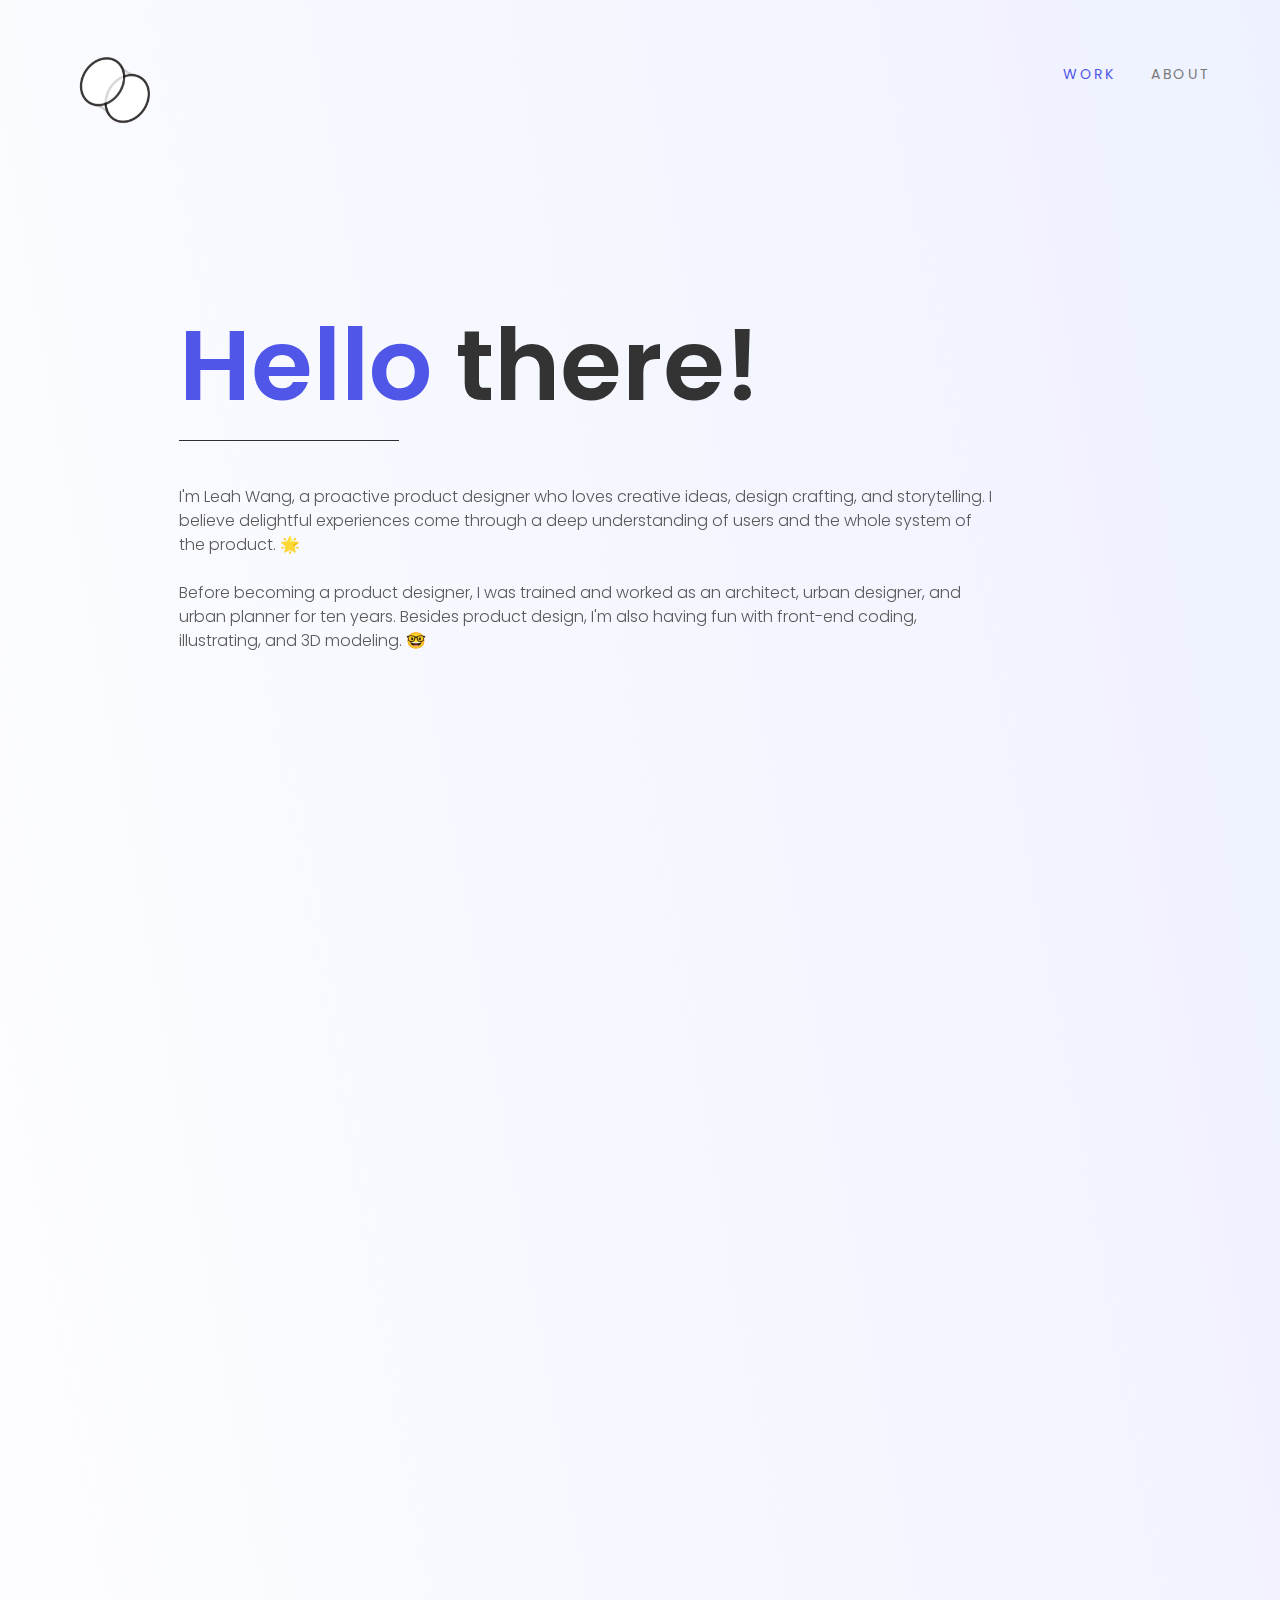
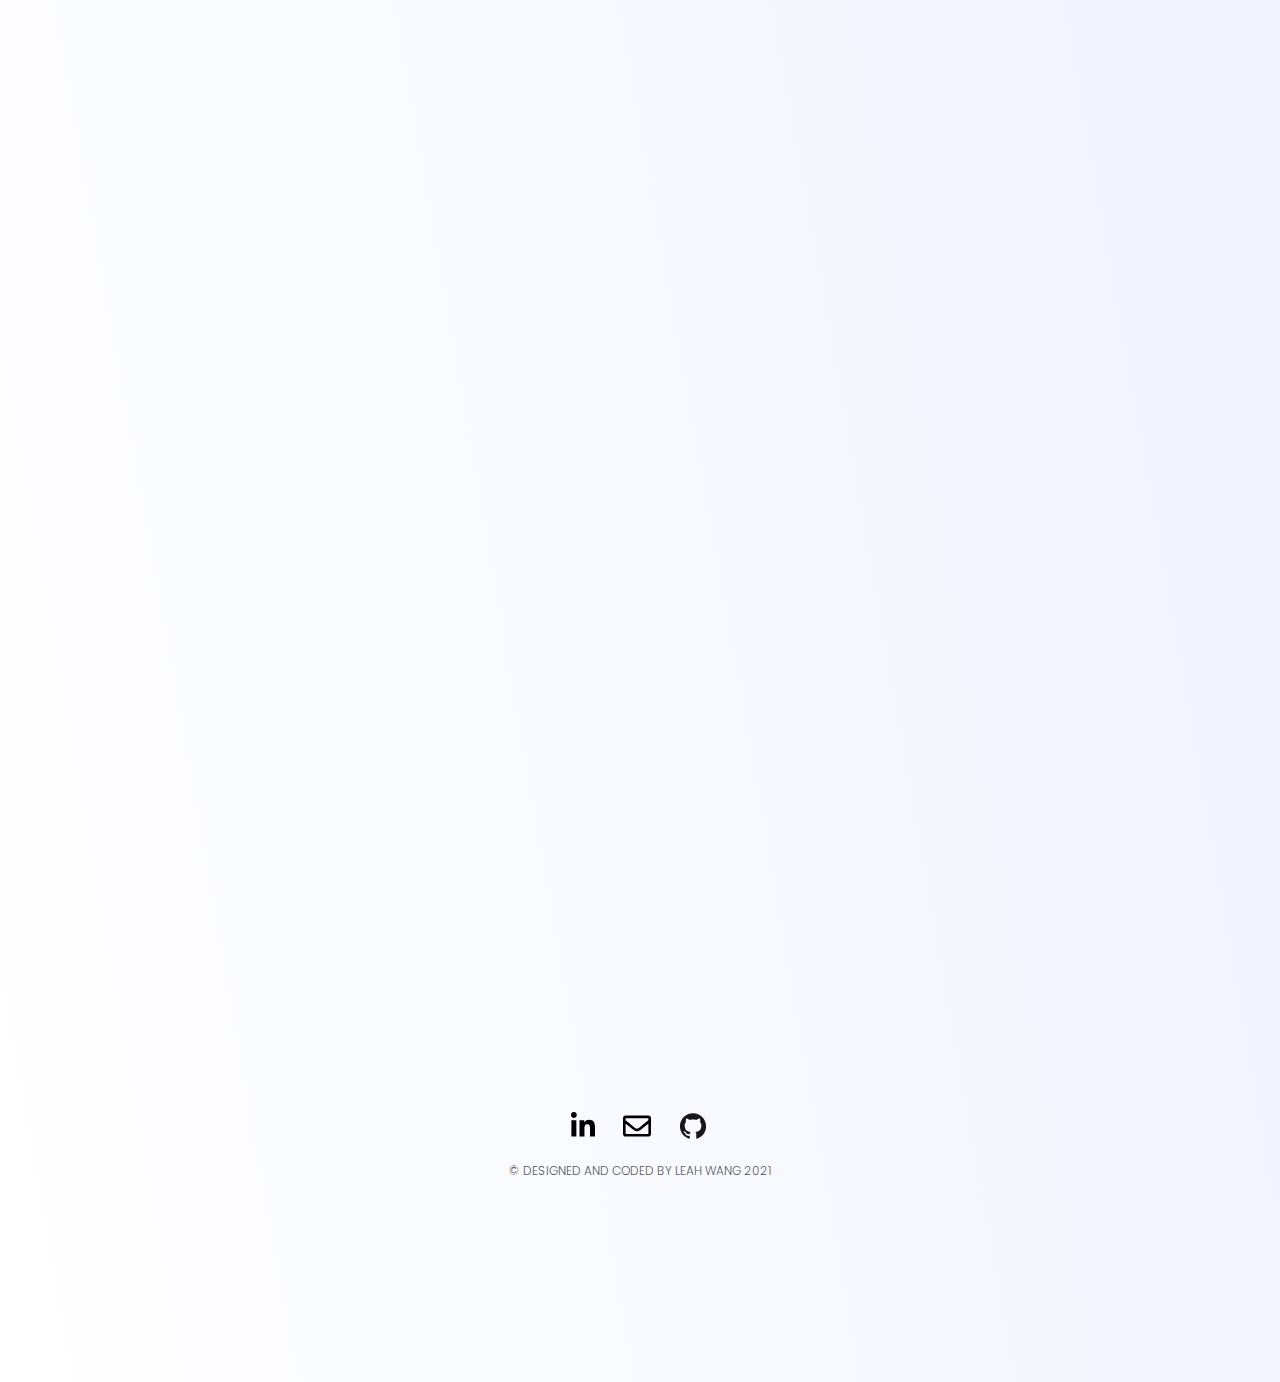
==== commit 54861d68: "buywithme-updates" ====
--- a/index.html
+++ b/index.html
@@ -85,20 +85,21 @@
             <div class="overlaywork3text">An online teaching app for elementary school teachers</div>
         </div>
     </a>
-    <a href="Invoicefeature-responsive.html" class="work2container">
+    <a href="buywithme.html" class="work2container">
         <div id="workcontent">
             <div class="description">
-                <h4> SalesChamp Invoice Feature</h4>
-                <h5> Design Sprint, Sketch, Wireframe, Prototype, User Research</h5>
+                <h4> Online Shopping Mobile App</h4>
+                <h5> User Research, Wireframes, High-fidelity, Prototype</h5>
             </div>
             <div class="workimage">
-                <img src="saleschamp_Coverpage.png" alt="saleschampcover">
+                <img src="Buywithme/05_Mock-up/floating-iphone-x-mockup-template@2x.png" alt="buywithmelogo">
             </div>
         </div>
         <div class="overlay">
-            <div class="text">A fast-paced design process for SalesChamp invoice feature</div>
+            <div class="text">An online shopping app that helps users get better deals</div>
         </div>
     </a>
+    
     
 
 
@@ -116,18 +117,18 @@
             <div class="overlaywork1text">An event-discovery app that helps users discover fun events and places easily</div>
         </div>
     </a>
-    <a href="musicplayer.html" class="work4container">
+    <a href="Invoicefeature-responsive.html" class="work4container">
         <div id="workcontent">
             <div class="description">
-                <h4> Moodie Music Player</h4>
-                <h5> UX Design, UI Design</h5>
+                <h4> SalesChamp Invoice Feature</h4>
+                <h5> Design Sprint, Sketch, Wireframe, Prototype, User Research</h5>
             </div>
             <div class="workimage">
-                <img src="music_iphone_mockup.png" alt="musicplayer">
+                <img src="saleschamp_Coverpage.png" alt="saleschampcover">
             </div>
         </div>
         <div class="overlaywork4">
-            <div class="overlaywork4text">A music player that provides users fun ways to discover, organize and communicate about music</div>
+            <div class="overlaywork4text">A fast-paced design process to help Shopify users quickly create and track invoices</div>
         </div>
     </a>
 
@@ -146,18 +147,19 @@
             <div class="overlaywork5text">Award-winning 3D digital visual design and animation projects</div>
         </div>
     </a>
-    <a  class="work6container">
+   
+    <a href="musicplayer.html" class="work6container">
         <div id="workcontent">
             <div class="description">
-                <h4> Social Shopping Web App • Coming Soon</h4>
-                <h5> User Research, High-fidelity, Prototype</h5>
+                <h4> Moodie Music Player</h4>
+                <h5> UX Design, UI Design</h5>
             </div>
             <div class="workimage">
-                <img src="buywithmeLogo.png" alt="buywithmelogo">
+                <img src="music_iphone_mockup.png" alt="musicplayer">
             </div>
         </div>
         <div class="overlaywork6">
-            <div class="overlaywork6text">Design for Crunchbase Startup • Coming Soon</div>
+            <div class="overlaywork6text">A music player that provides users fun ways to discover, organize and communicate about music</div>
         </div>
     </a>
     </div>
--- a/work.css
+++ b/work.css
@@ -344,7 +344,7 @@
 .work2container {
     position: relative;
     border-radius: 3px;
-    background-image: linear-gradient(53deg, #DCE6FF, #E1F3F6);
+    background-image: linear-gradient(53deg, #e0e8f7, #EEF4FF);
     cursor: pointer;
 }
 
@@ -352,10 +352,7 @@
     display: block;
     max-width: 75%;
     margin: auto;
-    /* max-height: fit-content; */
-    /* margin-left: 5%; */
-    /* margin-right: 5%; */
-    padding-top: 10%;
+    padding-top: 0%;
 }
 
 .work3container {
@@ -378,14 +375,14 @@
     border-radius: 3px;
     /* background-color: #EFF1FF; */
     cursor: pointer;
-    background-image: linear-gradient( 53deg, #F1ECFF, #EEF4FF);
+    background-image: linear-gradient(53deg, #DCE6FF, #E1F3F6);
 }
 
 .work4container img {
     display: block;
-    max-width: 65%;
+    max-width: 75%;
     margin: auto;
-    padding-top: 4%;
+    padding-top: 10%;
 }
 
 .work5container {
@@ -409,7 +406,7 @@
     border-radius: 3px;
     grid-column: 2/2;
     grid-row: 3/4;
-    background-image: linear-gradient(53deg, #EEF4FF, #EEF4FF);
+    background-image: linear-gradient( 53deg, #F1ECFF, #EEF4FF);
     cursor: pointer;
 }
 
@@ -417,7 +414,7 @@
     display: block;
     max-width: 65%;
     margin: auto;
-    padding-top: 0%;
+    padding-top: 4%;
 }
 
 .overlaywork1 {
@@ -549,15 +546,15 @@
     text-align: left;
 }
 
-.work4container:hover .overlaywork4 {
+.work6container:hover .overlaywork6 {
     opacity: 0.98;
 }
 
-.work4container:hover {
-    cursor: pointer;
-}
-
-.overlaywork4 {
+.work6container:hover {
+    cursor: pointer;
+}
+
+.overlaywork6 {
     font-family: "Poppins", Helvetica, Arial, serif;
     position: absolute;
     top: 0;
@@ -578,7 +575,7 @@
     transition: opacity .4s, transform .4s;
 }
 
-.overlaywork4text {
+.overlaywork6text {
     color: #464646;
     font-size: 18px;
     font-weight: 300;
@@ -635,15 +632,15 @@
     text-align: left;
 }
 
-.work6container:hover .overlaywork6 {
+.work4container:hover .overlaywork4 {
     opacity: 0.98;
 }
 
-.work6container:hover {
-    cursor: pointer;
-}
-
-.overlaywork6 {
+.work4container:hover {
+    cursor: pointer;
+}
+
+.overlaywork4 {
     font-family: "Poppins", Helvetica, Arial, serif;
     position: absolute;
     top: 0;
@@ -664,7 +661,7 @@
     transition: opacity .4s, transform .4s;
 }
 
-.overlaywork6text {
+.overlaywork4text {
     color: #464646;
     font-size: 18px;
     font-weight: 300;
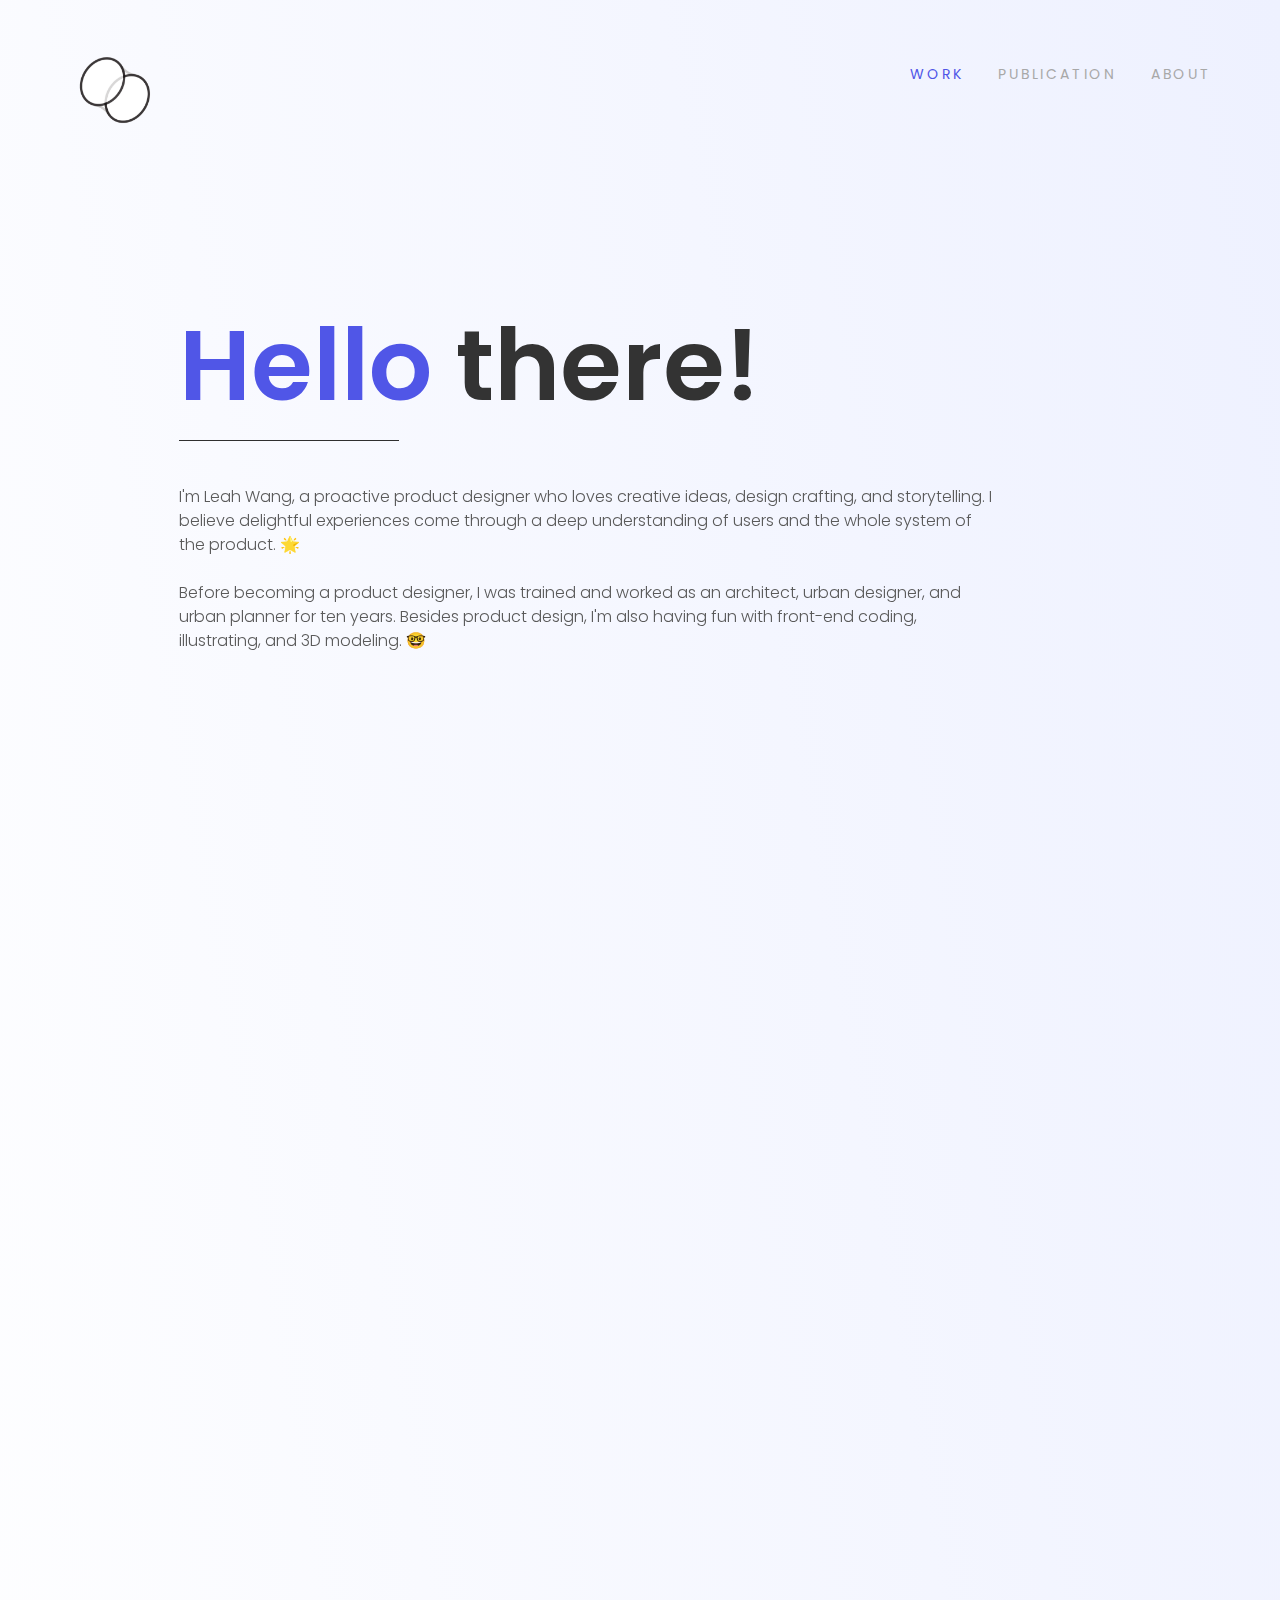
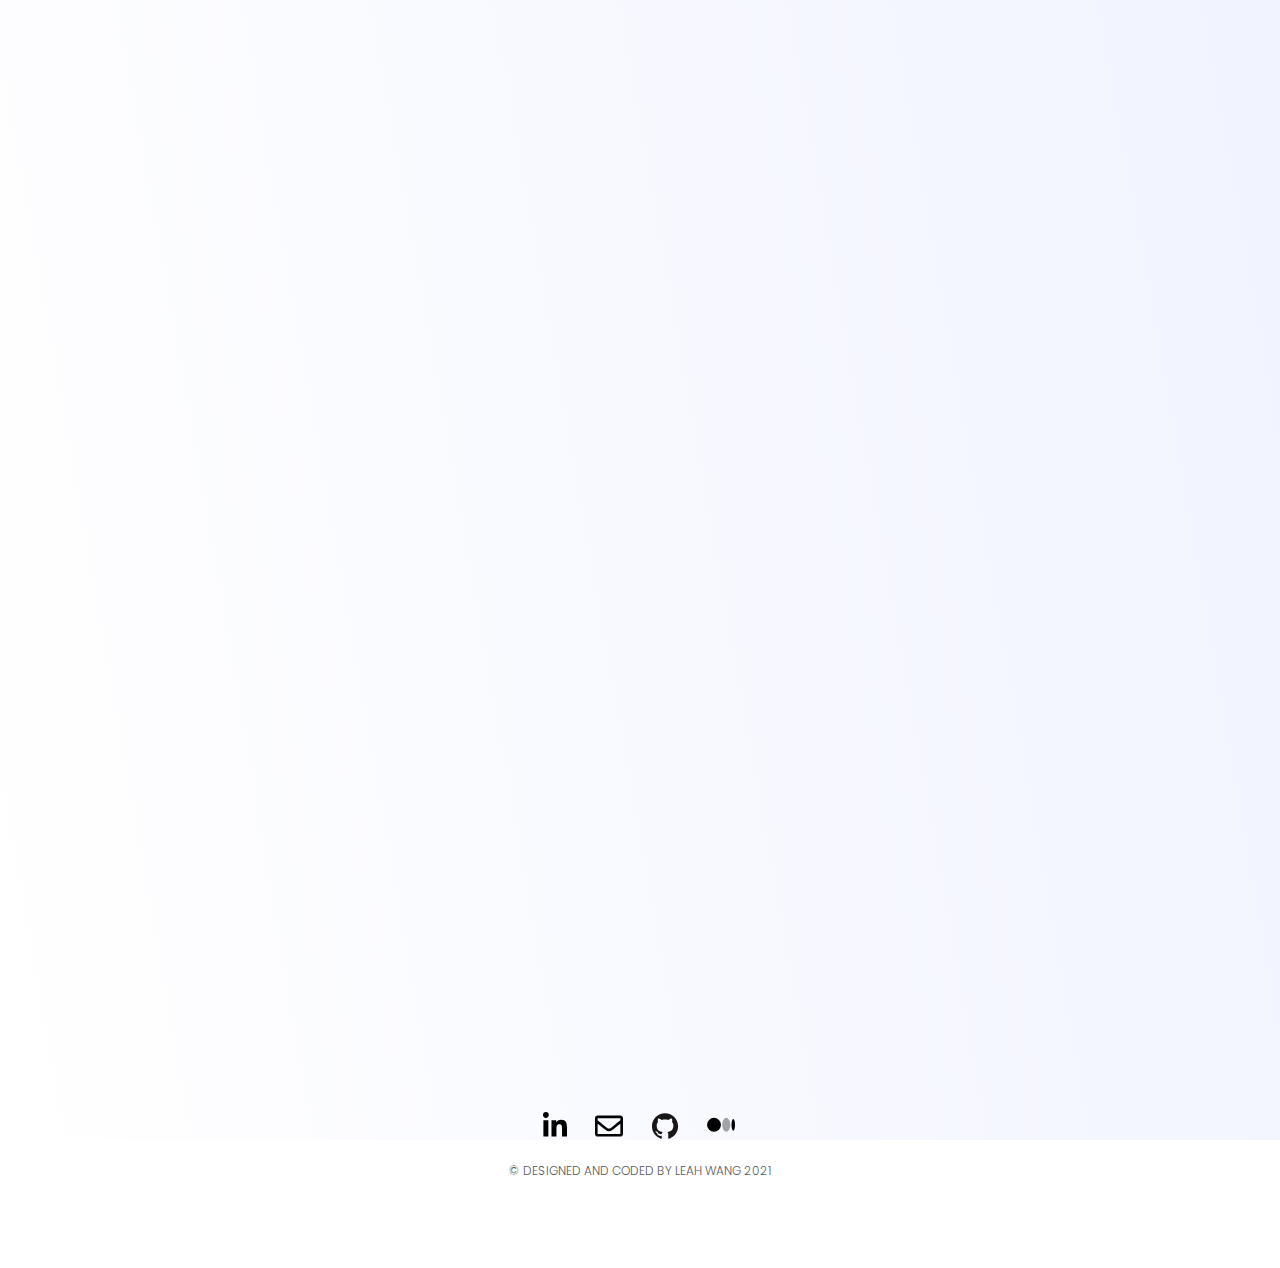
==== commit dd6c178d: "mediumpublish" ====
--- a/index.html
+++ b/index.html
@@ -39,6 +39,7 @@
             </div>
             <nav class="nav">
                 <a href="index.html" style="color:#5056E7">WORK</a>
+                <a href="publication.html">PUBLICATION</a>
                 <a href="about-responsive.html">ABOUT</a>
             </nav>
 
@@ -88,7 +89,7 @@
     <a href="buywithme.html" class="work2container">
         <div id="workcontent">
             <div class="description">
-                <h4> Online Shopping Mobile App</h4>
+                <h4>Buywithme Mobile App</h4>
                 <h5> User Research, Wireframes, High-fidelity, Prototype</h5>
             </div>
             <div class="workimage">
@@ -166,12 +167,13 @@
 </div>
 
 
-<div class="panel" data-color="green"  id="panel3">
+
 <div class="bottominfo">
     <div>
         <a href="https://www.linkedin.com/in/leah-fu-wang/"><img src="linkedin-in-brands.svg" id="linkedinpng"></a>&nbsp;&nbsp;&nbsp;&nbsp;
         <a href="mailto:fw2286@columbia.edu"><img src="envelope-regular.svg" id="emailpng"></a>&nbsp;&nbsp;&nbsp;&nbsp;
-        <a href="https://github.com/leah-wang-design"><img src="github-01.svg" id="githubpng"></a>
+        <a href="https://github.com/leah-wang-design"><img src="github-01.svg" id="githubpng"></a>&nbsp;&nbsp;&nbsp;&nbsp;
+        <a href="https://medium.com/@leahwangdesign"><img src="medium.svg" id="mediumpng"></a>
         <br><br>
     </div>
     <div>
--- a/work.css
+++ b/work.css
@@ -95,7 +95,7 @@
 a:link,
 a:visited {
     text-decoration: none;
-    color: #7a7a7a;
+    color: #a8a8a8;
     padding: 0 0.3em 0 0.2em;
 }
 
@@ -350,9 +350,9 @@
 
 .work2container img {
     display: block;
-    max-width: 75%;
+    max-width: 70%;
     margin: auto;
-    padding-top: 0%;
+    padding-top: 3%;
 }
 
 .work3container {
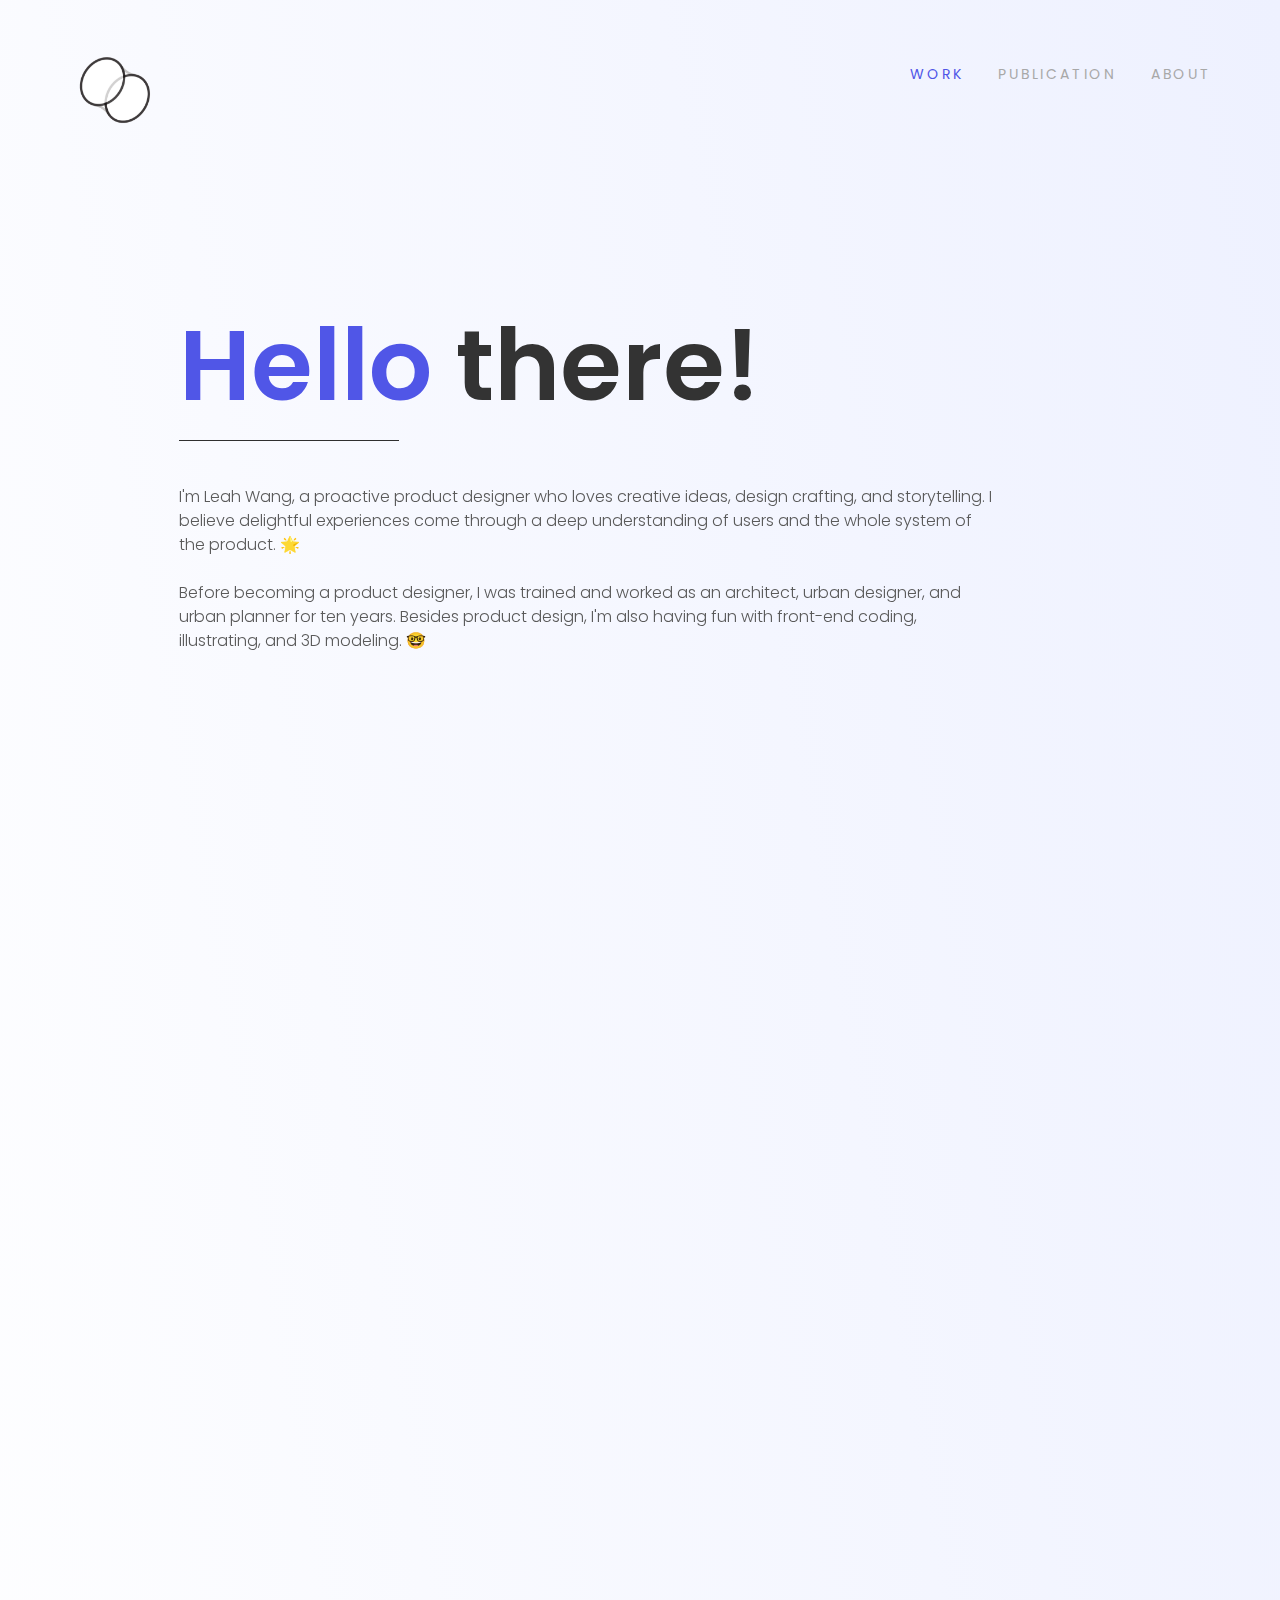
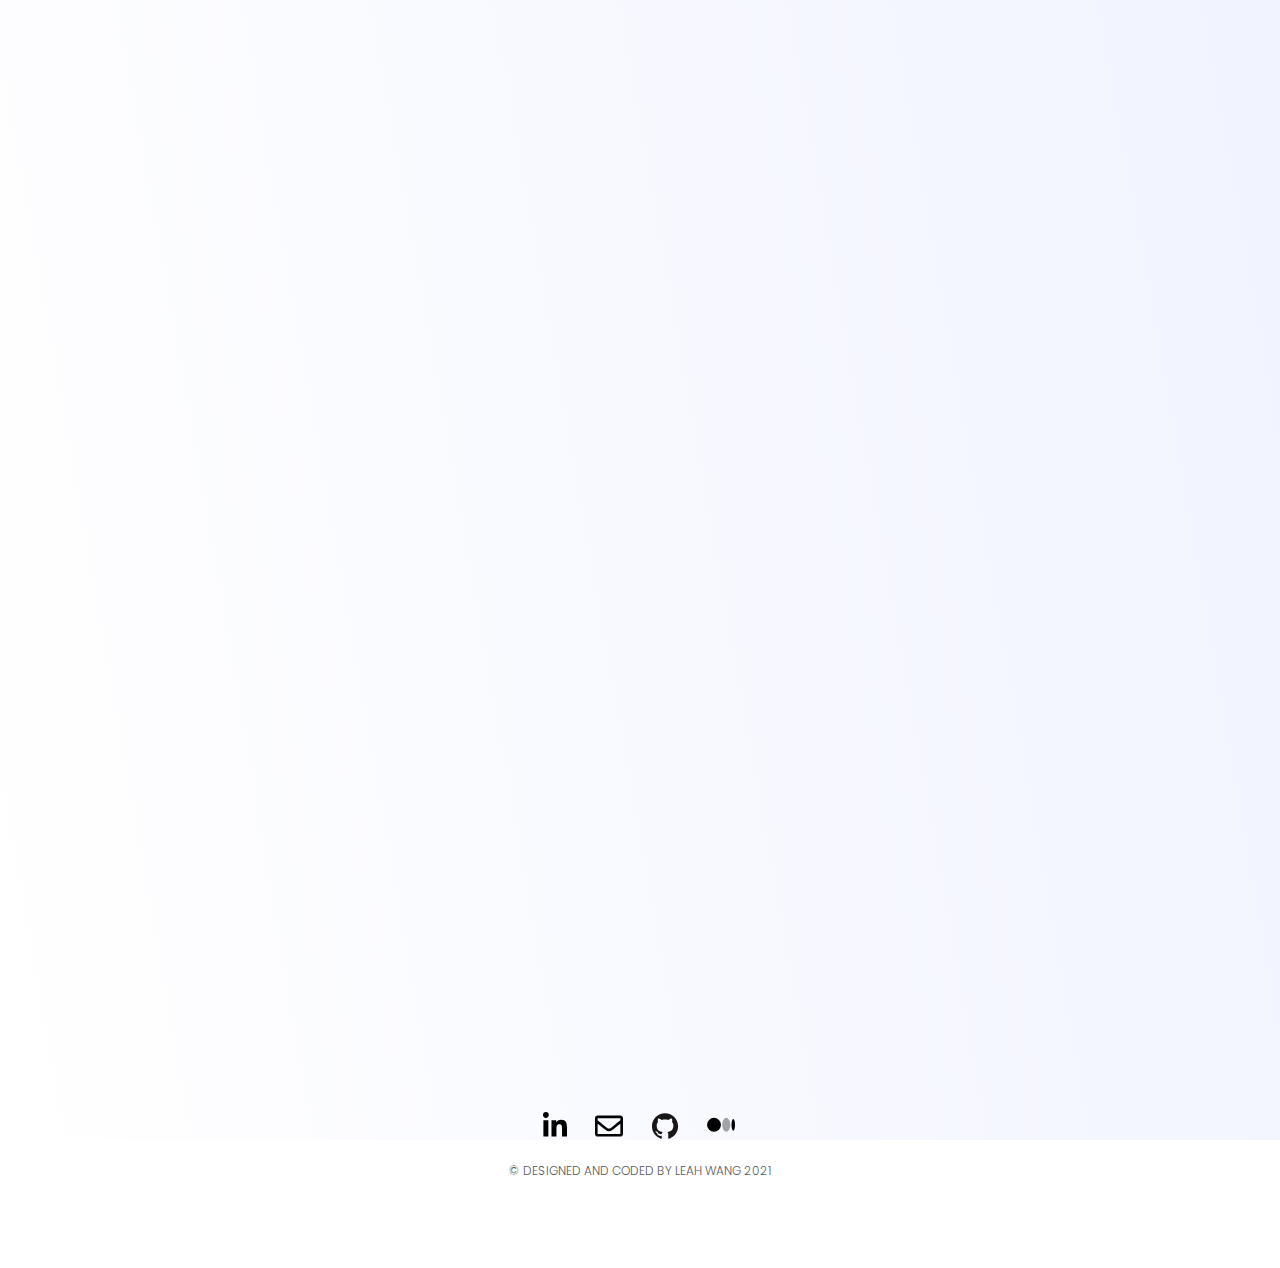
==== commit b8fad949: "new link" ====
--- a/index.html
+++ b/index.html
@@ -39,7 +39,7 @@
             </div>
             <nav class="nav">
                 <a href="index.html" style="color:#5056E7">WORK</a>
-                <a href="publication.html">PUBLICATION</a>
+                <a href="Publication.html">PUBLICATION</a>
                 <a href="about-responsive.html">ABOUT</a>
             </nav>
 
